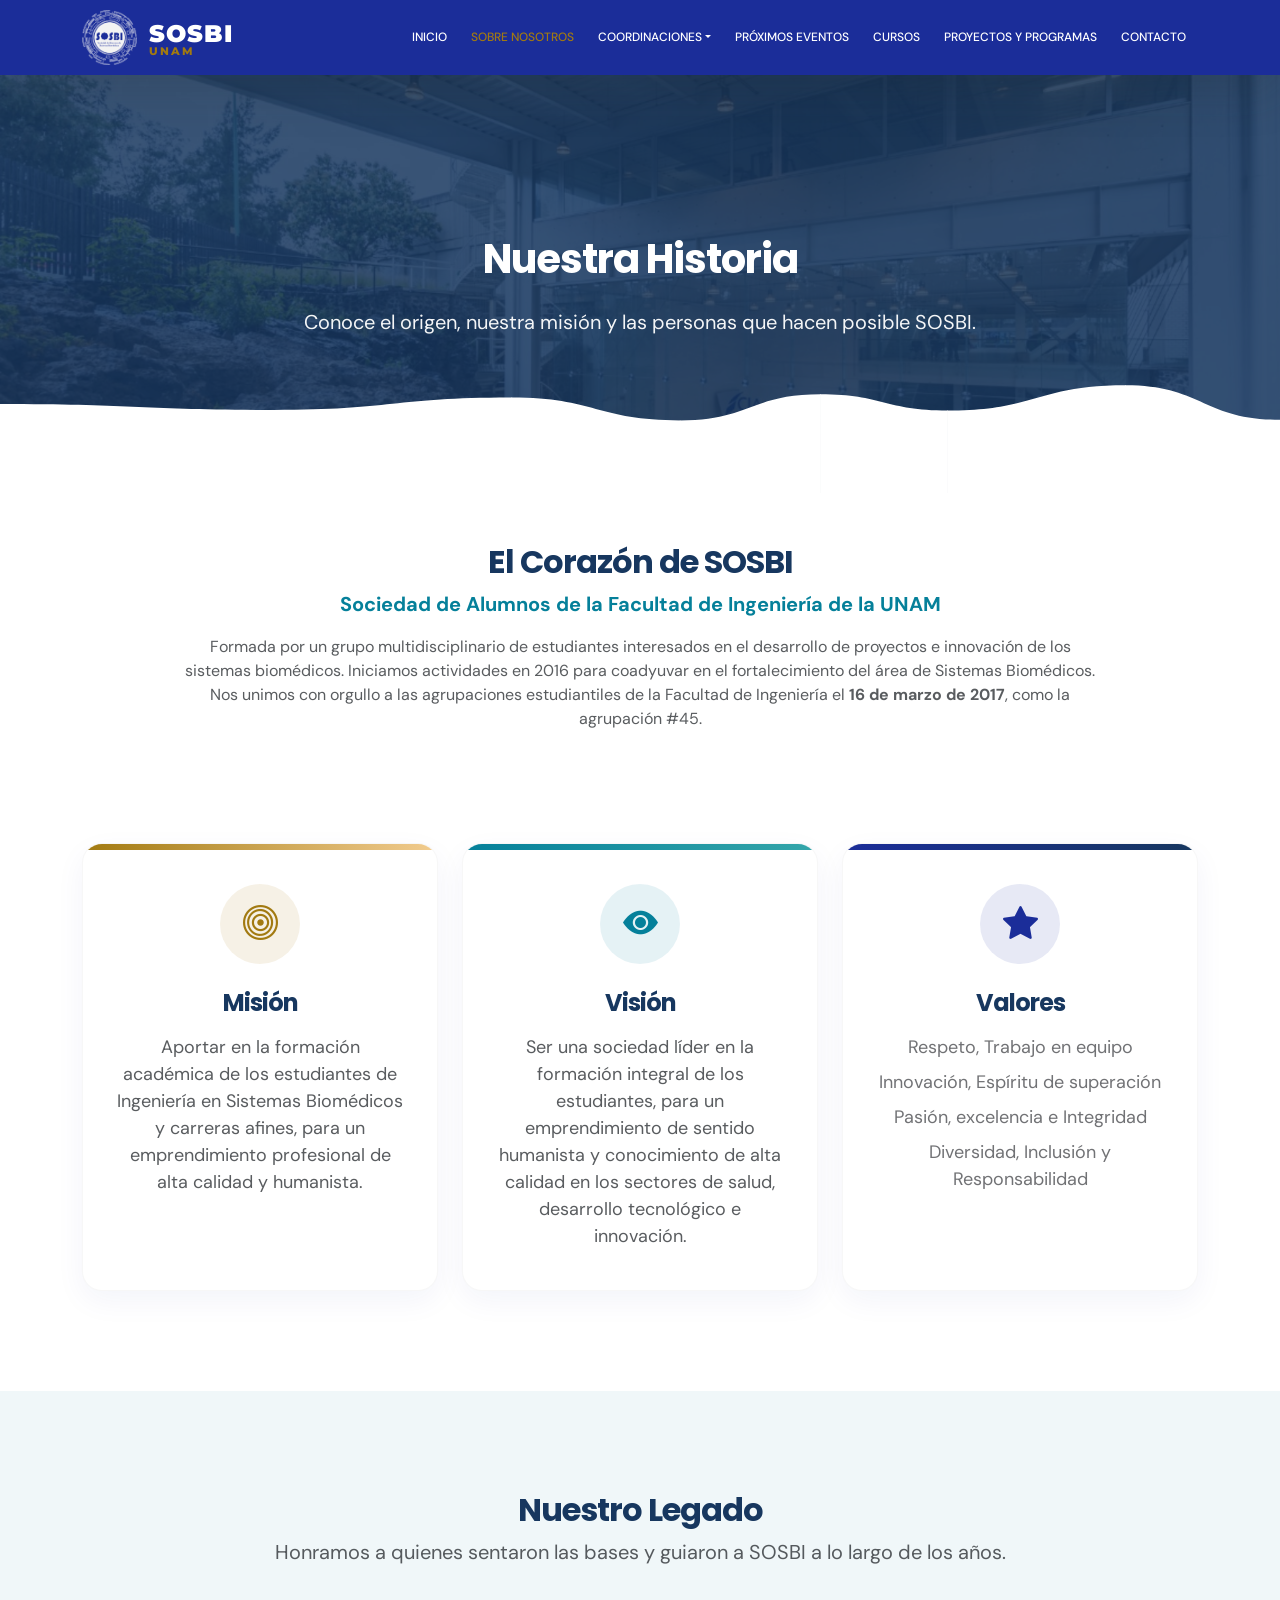
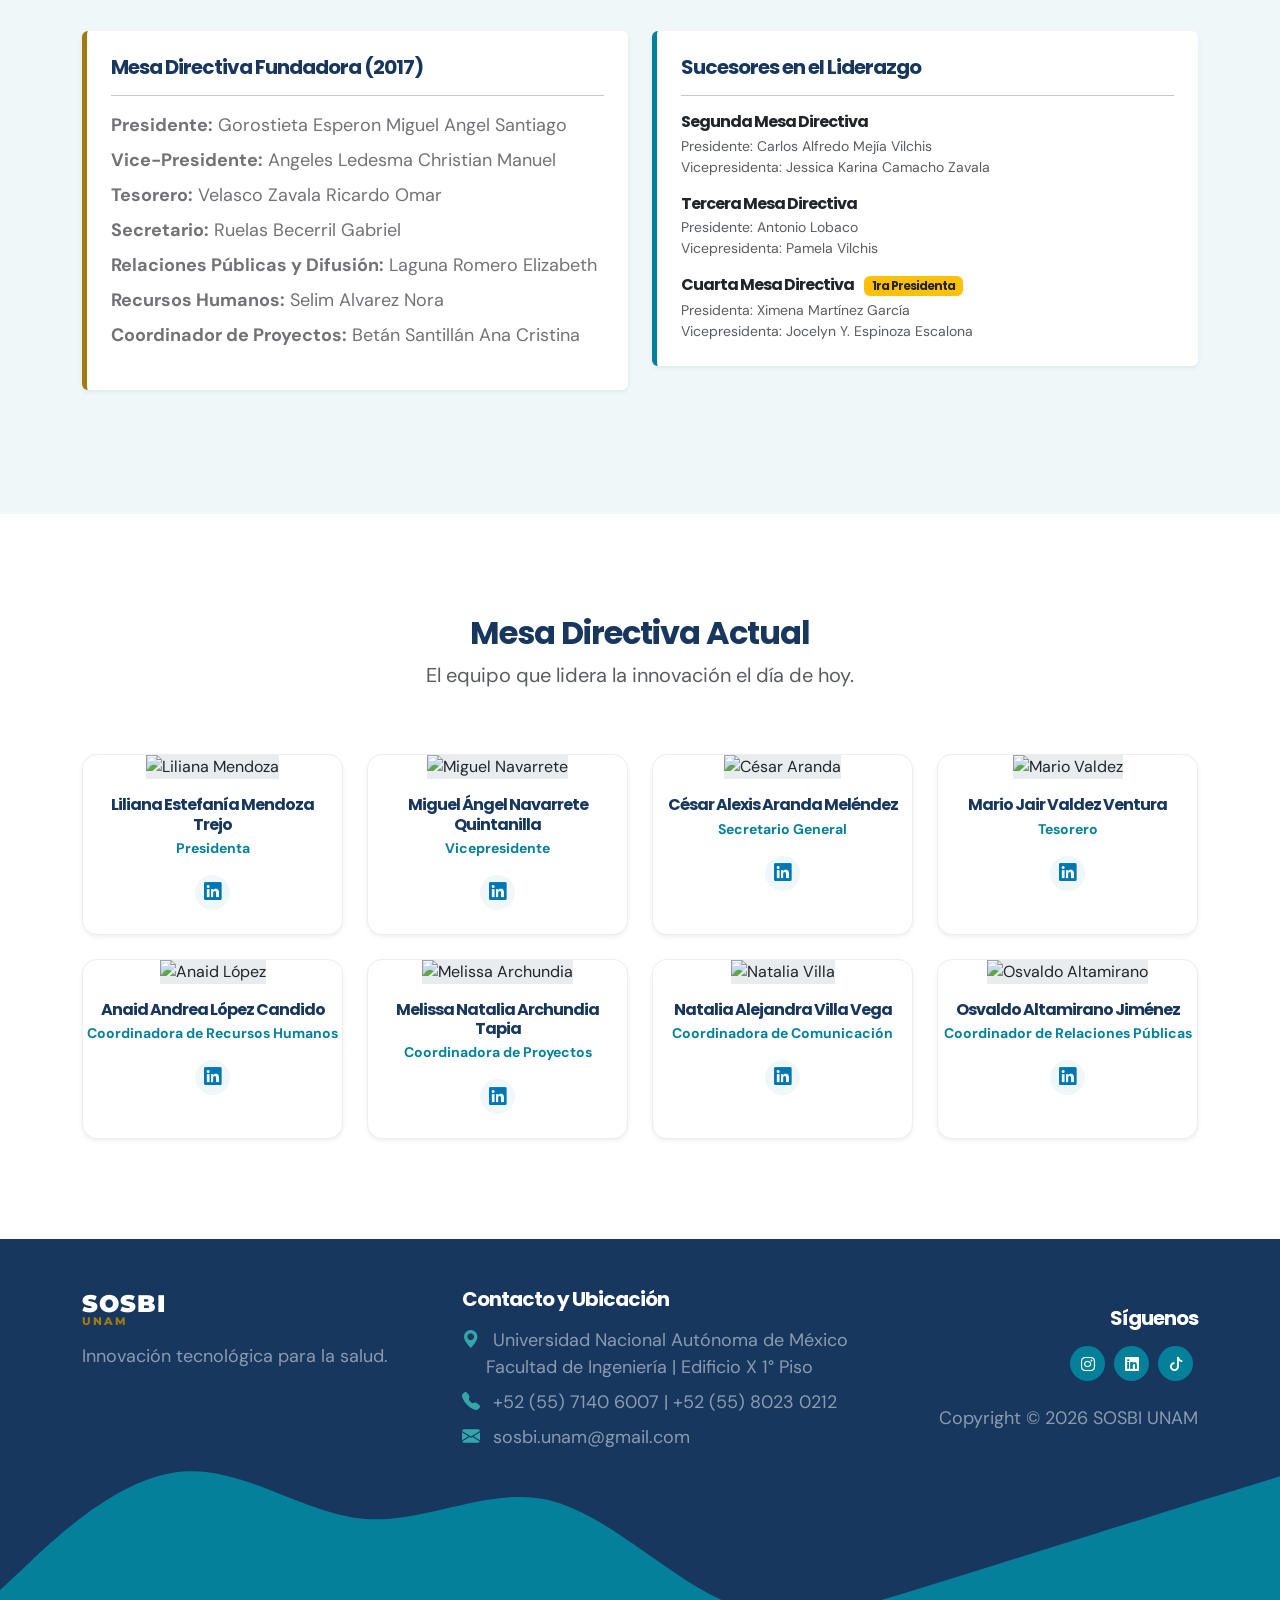
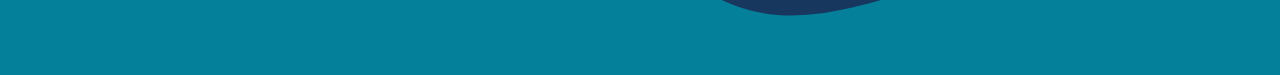
==== about.html @ 374f95d4 "Add files via upload" ====
<!doctype html>
<html lang="es">
    <head>
        <meta charset="utf-8">
        <meta name="viewport" content="width=device-width, initial-scale=1">
        <meta name="description" content="Sobre Nosotros - Sociedad de Alumnos de Sistemas Biomédicos (SOSBI) UNAM">
        <meta name="author" content="Miguel Navarrete">

        <title>Sobre Nosotros | SOSBI UNAM</title>

        <link rel="preconnect" href="https://fonts.googleapis.com">
        <link rel="preconnect" href="https://fonts.gstatic.com" crossorigin>
        
        <link href="https://fonts.googleapis.com/css2?family=DM+Sans:wght@400;500;700&family=Montserrat:wght@800;900&family=Poppins:wght@500;600;700&display=swap" rel="stylesheet">
        
        <link href="css/bootstrap.min.css" rel="stylesheet">
        <link href="css/bootstrap-icons.css" rel="stylesheet">
        
        <link href="css/template-sosbi.css" rel="stylesheet">
        
        <style>
            /* =========================================
               NUEVO HEADER PARA PÁGINAS SECUNDARIAS
               ========================================= */
            .hero-short {
                min-height: 45vh !important;
                height: auto !important;
                padding-top: 160px !important;
                padding-bottom: 140px !important; 
                margin-bottom: -50px !important; 
                z-index: 10 !important; 
            }

            .hero-short .container {
                z-index: 5 !important;
                position: relative;
            }

            /* =========================================
               DISEÑO DE MÓDULOS (FEATURE CARDS)
               ========================================= */
            .sosbi-feature-card {
                background: #fff;
                border-radius: 20px;
                padding: 40px 30px;
                position: relative;
                overflow: hidden;
                box-shadow: 0 10px 30px rgba(27, 45, 153, 0.05); 
                transition: transform 0.3s ease, box-shadow 0.3s ease;
                border: 1px solid rgba(0,0,0,0.03);
                z-index: 1;
            }

            .sosbi-feature-card:hover {
                transform: translateY(-8px); 
                box-shadow: 0 20px 40px rgba(27, 45, 153, 0.1);
            }

            .sosbi-feature-card::before {
                content: '';
                position: absolute;
                top: 0; left: 0;
                width: 100%; height: 6px;
                border-radius: 20px 20px 0 0;
            }
            
            .card-dorado::before { background: linear-gradient(90deg, #A27A11, #F2CC8F); }
            .card-turquesa::before { background: linear-gradient(90deg, #05809A, #34A6AA); }
            .card-azul::before { background: linear-gradient(90deg, #1B2D99, #17375F); }

            .icon-circle {
                width: 80px; height: 80px;
                border-radius: 50%;
                display: flex;
                align-items: center;
                justify-content: center;
                margin: 0 auto 25px auto;
                font-size: 35px;
                transition: transform 0.3s ease;
            }
            
            .sosbi-feature-card:hover .icon-circle { transform: scale(1.1); }
            .card-dorado .icon-circle { background-color: rgba(162, 122, 17, 0.1); color: #A27A11; }
            .card-turquesa .icon-circle { background-color: rgba(5, 128, 154, 0.1); color: #05809A; }
            .card-azul .icon-circle { background-color: rgba(27, 45, 153, 0.1); color: #1B2D99; }

            /* =========================================
               ESTILOS EQUIPO Y LINKEDIN
               ========================================= */
            .legacy-list li { margin-bottom: 8px; }
            .team-card { border-radius: 15px; overflow: hidden; background: #fff; border: 1px solid #eee; transition: transform 0.3s; }
            .team-card:hover { transform: translateY(-5px); box-shadow: 0 10px 20px rgba(0,0,0,0.1); }
            .team-img-placeholder { width: 100%; aspect-ratio: 1/1; object-fit: cover; background-color: #e9ecef; }
            
            .team-social-link {
                display: inline-flex;
                align-items: center;
                justify-content: center;
                width: 35px;
                height: 35px;
                border-radius: 50%;
                background-color: #f0f7f9;
                color: #0077b5; 
                transition: all 0.3s ease;
                font-size: 1.1rem;
                text-decoration: none;
            }
            .team-social-link:hover {
                background-color: #0077b5;
                color: #fff;
                transform: translateY(-3px);
            }
        </style>
    </head>
    
    <body>
        <main>
            <nav class="navbar navbar-expand-lg sticky-top shadow-lg">                
                <div class="container">
                    <a class="navbar-brand" href="index.html">
                        <img src="images/logo.webp" alt="SOSBI Logo" class="navbar-logo-img">
                        <span class="navbar-brand-text">
                            SOSBI
                            <small>UNAM</small>
                        </span>
                    </a>

                    <button class="navbar-toggler ms-auto" type="button" data-bs-toggle="collapse" data-bs-target="#navbarNav" aria-controls="navbarNav" aria-expanded="false" aria-label="Toggle navigation">
                        <span class="navbar-toggler-icon" style="filter: invert(1);"></span>
                    </button>
    
                    <div class="collapse navbar-collapse" id="navbarNav">
                        <ul class="navbar-nav ms-auto align-items-lg-center">
                            <li class="nav-item"><a class="nav-link" href="index.html">Inicio</a></li>
                            <li class="nav-item"><a class="nav-link active" href="about.html">Sobre Nosotros</a></li>

                            <li class="nav-item dropdown">
                                <a class="nav-link dropdown-toggle" href="#" id="navbarLightDropdownMenuLink" role="button" data-bs-toggle="dropdown" aria-expanded="false">Coordinaciones</a>
                                <ul class="dropdown-menu dropdown-menu-light" aria-labelledby="navbarLightDropdownMenuLink">
                                    <li><a class="dropdown-item" href="recursos-humanos.html">Recursos Humanos</a></li>
                                    <li><a class="dropdown-item" href="relaciones-publicas.html">Relaciones Públicas</a></li>
                                    <li><a class="dropdown-item" href="comunicacion-diseno.html">Comunicación y Diseño</a></li>
                                    <li><a class="dropdown-item" href="proyectos-coord.html">Proyectos</a></li>
                                </ul>
                            </li>

                            <li class="nav-item"><a class="nav-link" href="eventos.html">Próximos Eventos</a></li>
                            <li class="nav-item"><a class="nav-link" href="cursos.html">Cursos</a></li>
                            <li class="nav-item"><a class="nav-link" href="proyectos-actuales.html">Proyectos y Programas</a></li>
                            <li class="nav-item"><a class="nav-link" href="contact.html">Contacto</a></li>
                        </ul>
                    </div>
                </div>
            </nav>

            <section class="hero-section hero-short d-flex justify-content-center align-items-center">
                <div class="section-overlay"></div>
                <div class="container position-relative">
                    <div class="row align-items-center">
                        <div class="col-12 text-center">
                            <h1 class="text-white mb-4">Nuestra Historia</h1>
                            <p class="fs-5" style="color: #ffffff !important; opacity: 0.95;">Conoce el origen, nuestra misión y las personas que hacen posible SOSBI.</p>
                        </div>
                    </div>
                </div>
                
                <svg viewBox="0 0 1962 178" xmlns="http://www.w3.org/2000/svg" style="position: absolute; bottom: -1px; left: 0; width: 100%; z-index: 1; transform: rotate(180deg); pointer-events: none;">
                    <path fill="#ffffff" d="M 0 114 C 118.5 114 118.5 167 237 167 L 237 167 L 237 0 L 0 0 Z"></path> 
                    <path fill="#ffffff" d="M 236 167 C 373 167 373 128 510 128 L 510 128 L 510 0 L 236 0 Z"></path> 
                    <path fill="#ffffff" d="M 509 128 C 607 128 607 153 705 153 L 705 153 L 705 0 L 509 0 Z"></path>
                    <path fill="#ffffff" d="M 704 153 C 812 153 812 113 920 113 L 920 113 L 920 0 L 704 0 Z"></path>
                    <path fill="#ffffff" d="M 919 113 C 1048.5 113 1048.5 148 1178 148 L 1178 148 L 1178 0 L 919 0 Z"></path>
                    <path fill="#ffffff" d="M 1177 148 C 1359.5 148 1359.5 129 1542 129 L 1542 129 L 1542 0 L 1177 0 Z"></path>
                    <path fill="#ffffff" d="M 1541 129 C 1751.5 129 1751.5 138 1962 138 L 1962 138 L 1962 0 L 1541 0 Z"></path>
                </svg>
            </section>

            <section class="section-padding bg-white" style="position: relative; z-index: 1; padding-top: 100px !important;">
                <div class="container">
                    <div class="row">
                        <div class="col-lg-10 offset-lg-1 text-center mb-5">
                            <h2 style="color: var(--main-azul-marino);">El Corazón de SOSBI</h2>
                            <p class="fs-5 fw-bold" style="color: var(--contrast-turquesa-fuerte);">Sociedad de Alumnos de la Facultad de Ingeniería de la UNAM</p>
                            <p class="fs-6 mt-3 text-muted">Formada por un grupo multidisciplinario de estudiantes interesados en el desarrollo de proyectos e innovación de los sistemas biomédicos. Iniciamos actividades en 2016 para coadyuvar en el fortalecimiento del área de Sistemas Biomédicos. Nos unimos con orgullo a las agrupaciones estudiantiles de la Facultad de Ingeniería el <strong>16 de marzo de 2017</strong>, como la agrupación #45.</p>
                        </div>
                    </div>

                    <div class="row mt-4 g-4 justified-cards">
                        <div class="col-md-4 d-flex align-items-stretch">
                            <div class="sosbi-feature-card card-dorado w-100">
                                <div class="icon-circle"><i class="bi bi-bullseye"></i></div>
                                <h4 class="mb-3 text-center" style="color: var(--main-azul-marino);">Misión</h4>
                                <p class="text-center text-muted mb-0">Aportar en la formación académica de los estudiantes de Ingeniería en Sistemas Biomédicos y carreras afines, para un emprendimiento profesional de alta calidad y humanista.</p>
                            </div>
                        </div>

                        <div class="col-md-4 d-flex align-items-stretch">
                            <div class="sosbi-feature-card card-turquesa w-100">
                                <div class="icon-circle"><i class="bi bi-eye-fill"></i></div>
                                <h4 class="mb-3 text-center" style="color: var(--main-azul-marino);">Visión</h4>
                                <p class="text-center text-muted mb-0">Ser una sociedad líder en la formación integral de los estudiantes, para un emprendimiento de sentido humanista y conocimiento de alta calidad en los sectores de salud, desarrollo tecnológico e innovación.</p>
                            </div>
                        </div>

                        <div class="col-md-4 d-flex align-items-stretch">
                            <div class="sosbi-feature-card card-azul w-100">
                                <div class="icon-circle"><i class="bi bi-star-fill"></i></div>
                                <h4 class="mb-3 text-center" style="color: var(--main-azul-marino);">Valores</h4>
                                <ul class="list-unstyled mb-0 text-muted">
                                    <li class="mb-2 text-center">Respeto, Trabajo en equipo</li>
                                    <li class="mb-2 text-center">Innovación, Espíritu de superación</li>
                                    <li class="mb-2 text-center">Pasión, excelencia e Integridad</li>
                                    <li class="text-center">Diversidad, Inclusión y Responsabilidad</li>
                                </ul>
                            </div>
                        </div>
                    </div>
                </div>
            </section>

            <section class="section-padding" style="background-color: #f0f7f9;">
                <div class="container">
                    <div class="row">
                        <div class="col-12 text-center mb-5">
                            <h2 style="color: var(--main-azul-marino);">Nuestro Legado</h2>
                            <p class="fs-5 text-muted">Honramos a quienes sentaron las bases y guiaron a SOSBI a lo largo de los años.</p>
                        </div>
                    </div>

                    <div class="row">
                        <div class="col-lg-6 mb-4">
                            <div class="p-4 bg-white rounded shadow-sm h-100" style="border-left: 5px solid var(--main-dorado);">
                                <h5 style="color: var(--main-azul-marino);">Mesa Directiva Fundadora (2017)</h5>
                                <hr>
                                <ul class="list-unstyled legacy-list text-dark">
                                    <li><strong>Presidente:</strong> Gorostieta Esperon Miguel Angel Santiago</li>
                                    <li><strong>Vice-Presidente:</strong> Angeles Ledesma Christian Manuel</li>
                                    <li><strong>Tesorero:</strong> Velasco Zavala Ricardo Omar</li>
                                    <li><strong>Secretario:</strong> Ruelas Becerril Gabriel</li>
                                    <li><strong>Relaciones Públicas y Difusión:</strong> Laguna Romero Elizabeth</li>
                                    <li><strong>Recursos Humanos:</strong> Selim Alvarez Nora</li>
                                    <li><strong>Coordinador de Proyectos:</strong> Betán Santillán Ana Cristina</li>
                                </ul>
                            </div>
                        </div>

                        <div class="col-lg-6 mb-4">
                            <div class="row h-100">
                                <div class="col-12 mb-4">
                                    <div class="p-4 bg-white rounded shadow-sm h-100" style="border-left: 5px solid var(--contrast-turquesa-fuerte);">
                                        <h5 style="color: var(--main-azul-marino);">Sucesores en el Liderazgo</h5>
                                        <hr>
                                        <div class="mb-3">
                                            <h6 class="mb-1 text-dark fw-bold">Segunda Mesa Directiva</h6>
                                            <span class="text-muted d-block small">Presidente: Carlos Alfredo Mejía Vilchis</span>
                                            <span class="text-muted d-block small">Vicepresidenta: Jessica Karina Camacho Zavala</span>
                                        </div>
                                        <div class="mb-3">
                                            <h6 class="mb-1 text-dark fw-bold">Tercera Mesa Directiva</h6>
                                            <span class="text-muted d-block small">Presidente: Antonio Lobaco</span>
                                            <span class="text-muted d-block small">Vicepresidenta: Pamela Vilchis</span>
                                        </div>
                                        <div>
                                            <h6 class="mb-1 text-dark fw-bold">Cuarta Mesa Directiva <span class="badge bg-warning text-dark ms-2">1ra Presidenta</span></h6>
                                            <span class="text-muted d-block small">Presidenta: Ximena Martínez García</span>
                                            <span class="text-muted d-block small">Vicepresidenta: Jocelyn Y. Espinoza Escalona</span>
                                        </div>
                                    </div>
                                </div>
                            </div>
                        </div>
                    </div>
                </div>
            </section>

            <section class="section-padding bg-white">
                <div class="container">
                    <div class="row">
                        <div class="col-12 text-center mb-5">
                            <h2 style="color: var(--main-azul-marino);">Mesa Directiva Actual</h2>
                            <p class="fs-5 text-muted">El equipo que lidera la innovación el día de hoy.</p>
                        </div>
                    </div>

                    <div class="row justify-content-center g-4">
                        
                        <div class="col-lg-3 col-md-4 col-sm-6 text-center">
                            <div class="team-card pb-4 shadow-sm h-100 position-relative">
                                <img src="images/members/foto-placeholder.webp" alt="Liliana Mendoza" class="team-img-placeholder mb-3">
                                <h6 class="mb-0 px-2 fw-bold" style="color: var(--main-azul-marino);">Liliana Estefanía Mendoza Trejo</h6>
                                <p class="small text-muted mb-3 mt-1 fw-bold" style="color: var(--contrast-turquesa-fuerte) !important;">Presidenta</p>
                                <a href="https://www.linkedin.com/in/liliana-estefania-mendoza-trejo-153b242a3/" target="_blank" class="team-social-link" title="LinkedIn"><i class="bi bi-linkedin"></i></a>
                            </div>
                        </div>

                        <div class="col-lg-3 col-md-4 col-sm-6 text-center">
                            <div class="team-card pb-4 shadow-sm h-100 position-relative">
                                <img src="images/members/foto-placeholder.webp" alt="Miguel Navarrete" class="team-img-placeholder mb-3">
                                <h6 class="mb-0 px-2 fw-bold" style="color: var(--main-azul-marino);">Miguel Ángel Navarrete Quintanilla</h6>
                                <p class="small text-muted mb-3 mt-1 fw-bold" style="color: var(--contrast-turquesa-fuerte) !important;">Vicepresidente</p>
                                <a href="https://www.linkedin.com/in/miguel-angel-navarrete-quintanilla/" target="_blank" class="team-social-link" title="LinkedIn"><i class="bi bi-linkedin"></i></a>
                            </div>
                        </div>

                        <div class="col-lg-3 col-md-4 col-sm-6 text-center">
                            <div class="team-card pb-4 shadow-sm h-100 position-relative">
                                <img src="images/members/foto-placeholder.webp" alt="César Aranda" class="team-img-placeholder mb-3">
                                <h6 class="mb-0 px-2 fw-bold" style="color: var(--main-azul-marino);">César Alexis Aranda Meléndez</h6>
                                <p class="small text-muted mb-3 mt-1 fw-bold" style="color: var(--contrast-turquesa-fuerte) !important;">Secretario General</p>
                                <a href="#" class="team-social-link" title="LinkedIn"><i class="bi bi-linkedin"></i></a>
                            </div>
                        </div>

                        <div class="col-lg-3 col-md-4 col-sm-6 text-center">
                            <div class="team-card pb-4 shadow-sm h-100 position-relative">
                                <img src="images/members/foto-placeholder.webp" alt="Mario Valdez" class="team-img-placeholder mb-3">
                                <h6 class="mb-0 px-2 fw-bold" style="color: var(--main-azul-marino);">Mario Jair Valdez Ventura</h6>
                                <p class="small text-muted mb-3 mt-1 fw-bold" style="color: var(--contrast-turquesa-fuerte) !important;">Tesorero</p>
                                <a href="#" class="team-social-link" title="LinkedIn"><i class="bi bi-linkedin"></i></a>
                            </div>
                        </div>

                        <div class="col-lg-3 col-md-4 col-sm-6 text-center">
                            <div class="team-card pb-4 shadow-sm h-100 position-relative">
                                <img src="images/members/foto-placeholder.webp" alt="Anaid López" class="team-img-placeholder mb-3">
                                <h6 class="mb-0 px-2 fw-bold" style="color: var(--main-azul-marino);">Anaid Andrea López Candido</h6>
                                <p class="small text-muted mb-3 mt-1 fw-bold" style="color: var(--contrast-turquesa-fuerte) !important;">Coordinadora de Recursos Humanos</p>
                                <a href="#" class="team-social-link" title="LinkedIn"><i class="bi bi-linkedin"></i></a>
                            </div>
                        </div>

                        <div class="col-lg-3 col-md-4 col-sm-6 text-center">
                            <div class="team-card pb-4 shadow-sm h-100 position-relative">
                                <img src="images/members/foto-placeholder.webp" alt="Melissa Archundia" class="team-img-placeholder mb-3">
                                <h6 class="mb-0 px-2 fw-bold" style="color: var(--main-azul-marino);">Melissa Natalia Archundia Tapia</h6>
                                <p class="small text-muted mb-3 mt-1 fw-bold" style="color: var(--contrast-turquesa-fuerte) !important;">Coordinadora de Proyectos</p>
                                <a href="#" class="team-social-link" title="LinkedIn"><i class="bi bi-linkedin"></i></a>
                            </div>
                        </div>

                        <div class="col-lg-3 col-md-4 col-sm-6 text-center">
                            <div class="team-card pb-4 shadow-sm h-100 position-relative">
                                <img src="images/members/foto-placeholder.webp" alt="Natalia Villa" class="team-img-placeholder mb-3">
                                <h6 class="mb-0 px-2 fw-bold" style="color: var(--main-azul-marino);">Natalia Alejandra Villa Vega</h6>
                                <p class="small text-muted mb-3 mt-1 fw-bold" style="color: var(--contrast-turquesa-fuerte) !important;">Coordinadora de Comunicación</p>
                                <a href="#" class="team-social-link" title="LinkedIn"><i class="bi bi-linkedin"></i></a>
                            </div>
                        </div>

                        <div class="col-lg-3 col-md-4 col-sm-6 text-center">
                            <div class="team-card pb-4 shadow-sm h-100 position-relative">
                                <img src="images/members/foto-placeholder.webp" alt="Osvaldo Altamirano" class="team-img-placeholder mb-3">
                                <h6 class="mb-0 px-2 fw-bold" style="color: var(--main-azul-marino);">Osvaldo Altamirano Jiménez</h6>
                                <p class="small text-muted mb-3 mt-1 fw-bold" style="color: var(--contrast-turquesa-fuerte) !important;">Coordinador de Relaciones Públicas</p>
                                <a href="https://www.linkedin.com/in/altamirano-jimenez-osvaldo-595128328/" target="_blank" class="team-social-link" title="LinkedIn"><i class="bi bi-linkedin"></i></a>
                            </div>
                        </div>

                    </div>
                </div>
            </section>

        </main>

        <footer class="site-footer pt-5">
            <div class="container pb-4">
                <div class="row">
                    <div class="col-lg-4 col-md-6 col-12 mb-4 mb-lg-0">
                        <a class="navbar-brand d-flex align-items-center mb-3" href="index.html">
                            <span class="navbar-brand-text text-white fs-3">SOSBI <small style="color: var(--main-dorado) !important;">UNAM</small></span>
                        </a>
                        <p class="text-white-50">Innovación tecnológica para la salud.</p>
                    </div>

                    <div class="col-lg-5 col-md-6 col-12 mb-4 mb-lg-0">
                        <h5 class="site-footer-title mb-3 text-white">Contacto y Ubicación</h5>
                        <p class="text-white-50 mb-2 lh-base">
                            <i class="bi bi-geo-alt-fill me-2" style="color: var(--contrast-turquesa-claro);"></i>
                            Universidad Nacional Autónoma de México<br>
                            <span class="ms-4">Facultad de Ingeniería | Edificio X 1° Piso</span>
                        </p>
                        <p class="text-white-50 mb-2">
                            <i class="bi bi-telephone-fill me-2" style="color: var(--contrast-turquesa-claro);"></i> 
                            +52 (55) 7140 6007 | +52 (55) 8023 0212
                        </p>
                        <p class="text-white-50 mb-0">
                            <i class="bi bi-envelope-fill me-2" style="color: var(--contrast-turquesa-claro);"></i> 
                            sosbi.unam@gmail.com
                        </p>
                    </div>

                    <div class="col-lg-3 col-md-12 col-12 text-lg-end mt-4 mt-lg-0 d-flex flex-column align-items-lg-end justify-content-center">
                        <h5 class="site-footer-title mb-3 text-white">Síguenos</h5>
                        <ul class="social-icon justify-content-lg-end mb-4">
                            <li class="social-icon-item"><a href="https://instagram.com/sosbifiunam" target="_blank" class="social-icon-link bi-instagram"></a></li>
                            <li class="social-icon-item"><a href="https://www.linkedin.com/company/sosbi-fiunam/" target="_blank" class="social-icon-link bi-linkedin"></a></li>
                            <li class="social-icon-item"><a href="https://www.tiktok.com/@sosbifiunam" target="_blank" class="social-icon-link bi-tiktok"></a></li>
                        </ul>
                        <div class="copyright-wrap d-flex align-items-center justify-content-lg-end">
                            <p class="copyright-text text-white-50 mb-0">Copyright © 2026 SOSBI UNAM</p>
                        </div>
                    </div>
                </div>
            </div>
            <svg xmlns="http://www.w3.org/2000/svg" viewBox="0 0 1440 320"><path fill="#05809A" fill-opacity="1" d="M0,224L34.3,192C68.6,160,137,96,206,90.7C274.3,85,343,139,411,144C480,149,549,107,617,122.7C685.7,139,754,213,823,240C891.4,267,960,245,1029,224C1097.1,203,1166,181,1234,160C1302.9,139,1371,117,1406,106.7L1440,96L1440,320L1405.7,320C1371.4,320,1303,320,1234,320C1165.7,320,1097,320,1029,320C960,320,891,320,823,320C754.3,320,686,320,617,320C548.6,320,480,320,411,320C342.9,320,274,320,206,320C137.1,320,69,320,34,320L0,320Z"></path></svg>
        </footer>

        <script src="js/jquery.min.js"></script>
        <script src="js/bootstrap.bundle.min.js"></script>
        <script src="js/animated-headline.js"></script>
        <script src="js/modernizr.js"></script>
        <script src="js/custom.js"></script>

    </body>
</html>
---- css/template-sosbi.css ----
/*
=========================================================
  SOSBI UNAM - HOJA DE ESTILOS PRINCIPAL
  Optimizado y Limpiado para Producción
=========================================================
*/

/*---------------------------------------
  1. VARIABLES Y COLORES SOSBI            
-----------------------------------------*/
:root {
  --menu-azul-oscuro:             #1B2D99;
  --main-dorado:                  #A27A11;
  --main-azul-marino:             #17375F; 
  --contrast-turquesa-fuerte:     #05809A;
  --contrast-turquesa-claro:      #34A6AA;

  --white-color:                  #ffffff;
  --section-bg-color:             #F4F1DE;
  --dark-color:                   #000000;
  --p-color:                      #717275;

  --body-font-family:             'DM Sans', sans-serif;
  --title-font-family:            'Poppins', sans-serif;

  --h1-font-size:                 42px;
  --h2-font-size:                 36px;
  --h3-font-size:                 28px;
  --h4-font-size:                 24px;
  --p-font-size:                  18px;
  --menu-font-size:               12px;
  --btn-font-size:                14px;

  --border-radius-large:          100px;
  --border-radius-medium:         15px;
  --border-radius-small:          10px;
}

body {
  background-color: var(--white-color);
  font-family: var(--body-font-family); 
}

::selection {
  background-color: var(--contrast-turquesa-fuerte);
  color: var(--white-color);
}

/*---------------------------------------
  2. TIPOGRAFÍA Y ESTRUCTURA GENERAL               
-----------------------------------------*/
h1, h2, h3, h4, h5, h6, .cd-headline {
  font-family: var(--title-font-family) !important;
  font-weight: 700;
  color: var(--dark-color);
  letter-spacing: -1px;
}

p, ul li {
  color: var(--p-color);
  font-family: var(--body-font-family);
  font-size: var(--p-font-size);
  font-weight: 400;
}

a {
  display: inline-block;
  color: var(--contrast-turquesa-fuerte);
  text-decoration: none;
  transition: all 0.3s;
}

a:hover {
  color: var(--main-dorado);
}

.section-padding {
  padding-top: 100px;
  padding-bottom: 100px;
}

.section-overlay {
  content: "";
  background: rgba(23, 55, 95, 0.85);
  position: absolute;
  top: 0; right: 0; bottom: 0; left: 0;
}

/*---------------------------------------
  3. BOTONES SOSBI               
-----------------------------------------*/
.custom-btn-group {
  position: relative;
  z-index: 10; 
}
.custom-btn-group a {
  cursor: pointer !important;
}

.custom-btn {
  background-color: var(--main-dorado) !important;
  border: 2px solid var(--main-dorado) !important;
  border-radius: var(--border-radius-large);
  color: var(--white-color) !important;
  font-size: var(--btn-font-size);
  font-weight: 700;
  padding: 10px 20px;
  transition: all 0.3s;
}
.custom-btn:hover {
  background-color: var(--contrast-turquesa-fuerte) !important;
  border-color: var(--contrast-turquesa-fuerte) !important;
}

.custom-border-btn {
  background: transparent !important;
  border: 2px solid var(--main-dorado) !important;
  border-radius: var(--border-radius-large);
  color: var(--main-dorado) !important;
  font-size: var(--btn-font-size);
  font-weight: 700;
  padding: 10px 20px;
  transition: all 0.3s;
}
.custom-border-btn:hover {
  background-color: var(--main-dorado) !important;
  border-color: transparent !important;
  color: var(--white-color) !important;
}

/*---------------------------------------
  4. NAVEGACIÓN Y LOGO              
-----------------------------------------*/
.navbar {
  background-color: var(--menu-azul-oscuro) !important;
  padding-top: 10px;
  padding-bottom: 10px;
  z-index: 99;
}

.navbar-brand { 
  display: flex !important;
  align-items: center !important;
  flex-shrink: 0 !important;
  min-width: 260px !important;
  margin-right: 20px !important;
  padding: 0 !important;
  max-width: none !important; 
}

.navbar-brand:hover, .navbar-brand:focus,
.navbar-brand:hover *, .navbar-brand:focus * { 
  transform: none !important; 
  transition: none !important;
  animation: none !important;
  letter-spacing: 1px !important;
}

.navbar-logo-img { 
  width: 55px !important; 
  height: auto !important; 
  margin-right: 12px !important; 
  margin-top: 0 !important;
  margin-bottom: 0 !important;
} 

.navbar-brand-text { 
  color: #ffffff !important; 
  font-family: 'Montserrat', sans-serif !important; 
  font-weight: 900 !important; 
  font-size: 24px !important; 
  letter-spacing: 1px !important; 
  line-height: 1 !important; 
  margin-top: 5px !important; 
  bottom: auto !important;
}

.navbar-brand-text small { 
  color: var(--main-dorado) !important; 
  font-weight: 800 !important; 
  font-size: 11px !important; 
  display: block !important; 
  letter-spacing: 2px !important; 
  margin: 0 !important;
}

.navbar-nav .nav-link { 
  color: #ffffff !important; 
  font-weight: 500; 
  text-transform: uppercase; 
  font-size: var(--menu-font-size); 
  padding: 10px 12px !important;
  white-space: nowrap;
  transition: all 0.3s;
}
.navbar-nav .nav-link.active, .navbar-nav .nav-link:hover { 
  color: var(--main-dorado) !important; 
}

/* =========================================
   FIX DEL MENÚ DESPLEGABLE (PC Y MÓVIL)
   ========================================= */

/* Para Computadora */
@media (min-width: 992px) {
  .navbar-nav .nav-item.dropdown { 
      position: relative; 
      /* Eliminamos el padding que desalineaba el texto */
  }
  .navbar-nav .dropdown-menu { 
      background: var(--white-color);
      box-shadow: 0 1rem 3rem rgba(0,0,0,.175);
      border: 0;
      border-radius: 8px;
      display: block;
      visibility: hidden; 
      opacity: 0;
      pointer-events: none;
      left: 50% !important; 
      right: auto !important; 
      transform: translateX(-50%) !important; 
      top: 100% !important; 
      margin-top: 0 !important;
      min-width: 220px;
      padding: 10px 0;
      transition: all 0.3s ease;
  }
  
  /* FIX: Puente invisible creado desde el submenú hacia arriba, sin mover el botón original */
  .navbar-nav .dropdown-menu::before {
      content: '';
      position: absolute;
      top: -15px; 
      left: 0;
      width: 100%;
      height: 15px;
      background: transparent;
  }

  .navbar-nav .dropdown:hover .dropdown-menu,
  .navbar-nav .dropdown-menu.show { 
      opacity: 1 !important; 
      visibility: visible !important;
      pointer-events: auto !important;
  }
  .navbar .dropdown-item { 
    color: var(--p-color); 
    font-weight: 500; 
    padding: 8px 20px;
  }
  .navbar .dropdown-item:hover { 
      color: var(--contrast-turquesa-fuerte); 
      background: transparent;
  }
}

/* Para Celular (Fix Táctil y siempre abierto) */
@media (max-width: 991.98px) {
  .navbar-nav .dropdown-menu {
      position: relative !important; 
      background-color: var(--menu-azul-oscuro) !important;
      border: none !important;
      box-shadow: none !important;
      margin: 0 !important;
      padding-left: 20px !important;
      width: 100% !important;
      display: block !important; /* FIX: Siempre visible en celular */
      opacity: 1 !important;
      visibility: visible !important;
      pointer-events: auto !important;
  }
  
  /* Ocultamos la flechita del botón en celular porque ya está abierto */
  .navbar-nav .dropdown-toggle::after {
      display: none !important;
  }

  .navbar-nav .dropdown-item {
      color: rgba(255, 255, 255, 0.85) !important;
      padding: 12px 0 !important; 
      font-size: 14px !important;
      white-space: normal !important; 
      display: block !important;
  }
  .navbar-nav .dropdown-item:hover {
      background-color: transparent !important;
      color: var(--main-dorado) !important;
  }
}

/* Botón Hamburguesa Móvil */
.navbar-toggler { border: 0; padding: 0; cursor: pointer; outline: none; width: 30px; height: 35px; }
.navbar-toggler:focus { outline: none; box-shadow: none; }
.navbar-toggler-icon { background: var(--white-color); display: block; width: 30px; height: 2px; position: relative; transition: background 10ms 300ms ease;}
.navbar-toggler-icon:before, .navbar-toggler-icon:after { position: absolute; right: 0; left: 0; background: var(--white-color); width: 30px; height: 2px; content: ''; transition: top 300ms 350ms ease, transform 300ms 50ms ease;}
.navbar-toggler-icon::before { top: -8px; }
.navbar-toggler-icon::after { top: 8px; }
.navbar-toggler[aria-expanded="true"] .navbar-toggler-icon { background: transparent; }
.navbar-toggler[aria-expanded="true"] .navbar-toggler-icon:before { top: 0; transform: rotate(45deg); }
.navbar-toggler[aria-expanded="true"] .navbar-toggler-icon:after { top: 0; transform: rotate(-45deg); }

/*---------------------------------------
  5. SECCIÓN HERO (INICIO PRINCIPAL)        
-----------------------------------------*/
.hero-section {
  background-image: url('../images/cia.webp') !important; 
  background-color: var(--main-azul-marino) !important;
  background-repeat: no-repeat !important; 
  background-size: cover !important; 
  background-position: center !important;
  position: relative; 
  padding-top: 20px !important;  
  padding-bottom: 170px !important; 
  min-height: 660px !important;     
  height: auto !important;
  margin-bottom: -90px; 
  overflow: visible;
}

.hero-section .row {
  position: relative;
  z-index: 5;
}

/*---------------------------------------
  5.B. SECCIÓN HERO CORTA (SOBRE NOSOTROS, ETC.)        
-----------------------------------------*/
.hero-short {
  min-height: 45vh !important;
  height: auto !important;
  padding-top: 160px !important;
  padding-bottom: 140px !important; 
  margin-bottom: -50px !important; 
  z-index: 10 !important; 
}
.hero-short .container {
  z-index: 5 !important;
  position: relative;
}

.hero-legend {
  font-family: 'Poppins', sans-serif;
  font-weight: 600;
  color: var(--white-color);
  text-transform: uppercase;
  font-size: 0.9rem;
  letter-spacing: 1px;
  background: rgba(0,0,0,0.3);
  padding: 8px 15px;
  border-radius: 6px;
  display: inline-block;
  margin-bottom: 20px;
}

/*---------------------------------------
  6. TARJETAS DE PROYECTOS (INICIO)            
-----------------------------------------*/
.project-card-wrapper { 
  border-radius: var(--border-radius-medium); 
  overflow: hidden; 
  background-color: var(--white-color); 
}
.project-card-wrapper .custom-block-info { padding-bottom: 25px !important; }
.project-card-wrapper .btn { display: block !important; }

/*---------------------------------------
  7. MÓDULOS DE MISIÓN, VISIÓN Y VALORES            
-----------------------------------------*/
.sosbi-feature-card {
  background: #fff;
  border-radius: 20px;
  padding: 40px 30px;
  position: relative;
  overflow: hidden;
  box-shadow: 0 10px 30px rgba(27, 45, 153, 0.05); 
  transition: transform 0.3s ease, box-shadow 0.3s ease;
  border: 1px solid rgba(0,0,0,0.03);
  z-index: 1;
}
.sosbi-feature-card:hover {
  transform: translateY(-8px); 
  box-shadow: 0 20px 40px rgba(27, 45, 153, 0.1);
}
.sosbi-feature-card::before {
  content: ''; position: absolute; top: 0; left: 0; width: 100%; height: 6px; border-radius: 20px 20px 0 0;
}
.card-dorado::before { background: linear-gradient(90deg, #A27A11, #F2CC8F); }
.card-turquesa::before { background: linear-gradient(90deg, #05809A, #34A6AA); }
.card-azul::before { background: linear-gradient(90deg, #1B2D99, #17375F); }

.icon-circle {
  width: 80px; height: 80px; border-radius: 50%; display: flex; align-items: center; justify-content: center; margin: 0 auto 25px auto; font-size: 35px; transition: transform 0.3s ease;
}
.sosbi-feature-card:hover .icon-circle { transform: scale(1.1); }
.card-dorado .icon-circle { background-color: rgba(162, 122, 17, 0.1); color: #A27A11; }
.card-turquesa .icon-circle { background-color: rgba(5, 128, 154, 0.1); color: #05809A; }
.card-azul .icon-circle { background-color: rgba(27, 45, 153, 0.1); color: #1B2D99; }

/*---------------------------------------
  8. EQUIPO, LEGADO Y LINKEDIN            
-----------------------------------------*/
.legacy-list li { margin-bottom: 8px; }
.team-card { border-radius: 15px; overflow: hidden; background: #fff; border: 1px solid #eee; transition: transform 0.3s; }
.team-card:hover { transform: translateY(-5px); box-shadow: 0 10px 20px rgba(0,0,0,0.1); }
.team-img-placeholder { width: 100%; aspect-ratio: 1/1; object-fit: cover; background-color: #e9ecef; }

.team-social-link {
  display: inline-flex; align-items: center; justify-content: center; width: 35px; height: 35px; border-radius: 50%; background-color: #f0f7f9; color: #0077b5; transition: all 0.3s ease; font-size: 1.1rem; text-decoration: none;
}
.team-social-link:hover { background-color: #0077b5; color: #fff; transform: translateY(-3px); }

/*---------------------------------------
  9. PIE DE PÁGINA (FOOTER) Y REDES SOCIALES            
-----------------------------------------*/
.site-footer { 
  background-color: var(--main-azul-marino) !important; 
  position: relative; 
  padding-bottom: 200px; 
}
.site-footer .container { position: relative; z-index: 2; }
.site-footer svg { position: absolute; bottom: 0; right: 0; left: 0; pointer-events: none; }

.social-icon { margin: 0; padding: 0; }
.social-icon-item { list-style: none; display: inline-block; vertical-align: top; }
.social-icon-link { 
  background: var(--contrast-turquesa-fuerte); 
  border-radius: var(--border-radius-large); 
  color: var(--white-color); 
  font-size: var(--btn-font-size); 
  display: block; margin-right: 5px; text-align: center; 
  width: 35px; height: 35px; line-height: 36px; 
  transition: all 0.3s; 
}
.social-icon-link:hover { background: var(--main-dorado); color: var(--white-color); }

/*---------------------------------------
  10. ANIMACIÓN TEXTO ROTATORIO (CD-HEADLINE)               
-----------------------------------------*/
.cd-words-wrapper { display: inline-block; position: relative; text-align: left; }
.cd-words-wrapper b { color: var(--main-dorado) !important; display: inline-block; position: absolute; white-space: nowrap; left: 0; top: 0; }
.cd-words-wrapper b.is-visible { position: relative; }

.cd-headline.rotate-1 .cd-words-wrapper { perspective: 300px; }
.cd-headline.rotate-1 b { opacity: 0; transform-origin: 50% 100%; transform: rotateX(180deg); }
.cd-headline.rotate-1 b.is-visible { opacity: 1; transform: rotateX(0deg); animation: cd-rotate-1-in 1.2s; }
.cd-headline.rotate-1 b.is-hidden { transform: rotateX(180deg); animation: cd-rotate-1-out 1.2s; }

@keyframes cd-rotate-1-in {
  0% { transform: rotateX(180deg); opacity: 0; }
  35% { transform: rotateX(120deg); opacity: 0; }
  65% { opacity: 0; }
  100% { transform: rotateX(360deg); opacity: 1; }
}
@keyframes cd-rotate-1-out {
  0% { transform: rotateX(0deg); opacity: 1; }
  35% { transform: rotateX(-40deg); opacity: 1; }
  65% { opacity: 0; }
  100% { transform: rotateX(180deg); opacity: 0; }
}

/*---------------------------------------
  11. AJUSTES RESPONSIVOS (MÓVILES GLOBALES)               
-----------------------------------------*/
@media screen and (max-width: 991px) {
  h1 { font-size: 36px; }
  h2 { font-size: 28px; }
  .section-padding { padding-top: 60px; padding-bottom: 60px; }
  
  .navbar-expand-lg .navbar-nav { padding-top: 15px; padding-bottom: 10px; }
  .navbar-expand-lg .navbar-nav .nav-link { margin: 5px; padding: 0; }
  
  /* Ajuste de ola para celulares en el inicio */
  .hero-section { 
    height: auto !important; 
    min-height: auto !important; 
    padding-top: 130px !important; 
    padding-bottom: 130px !important; 
    margin-bottom: -70px !important; 
  }
  
  .site-footer { padding-top: 20px; padding-bottom: 100px; }
}
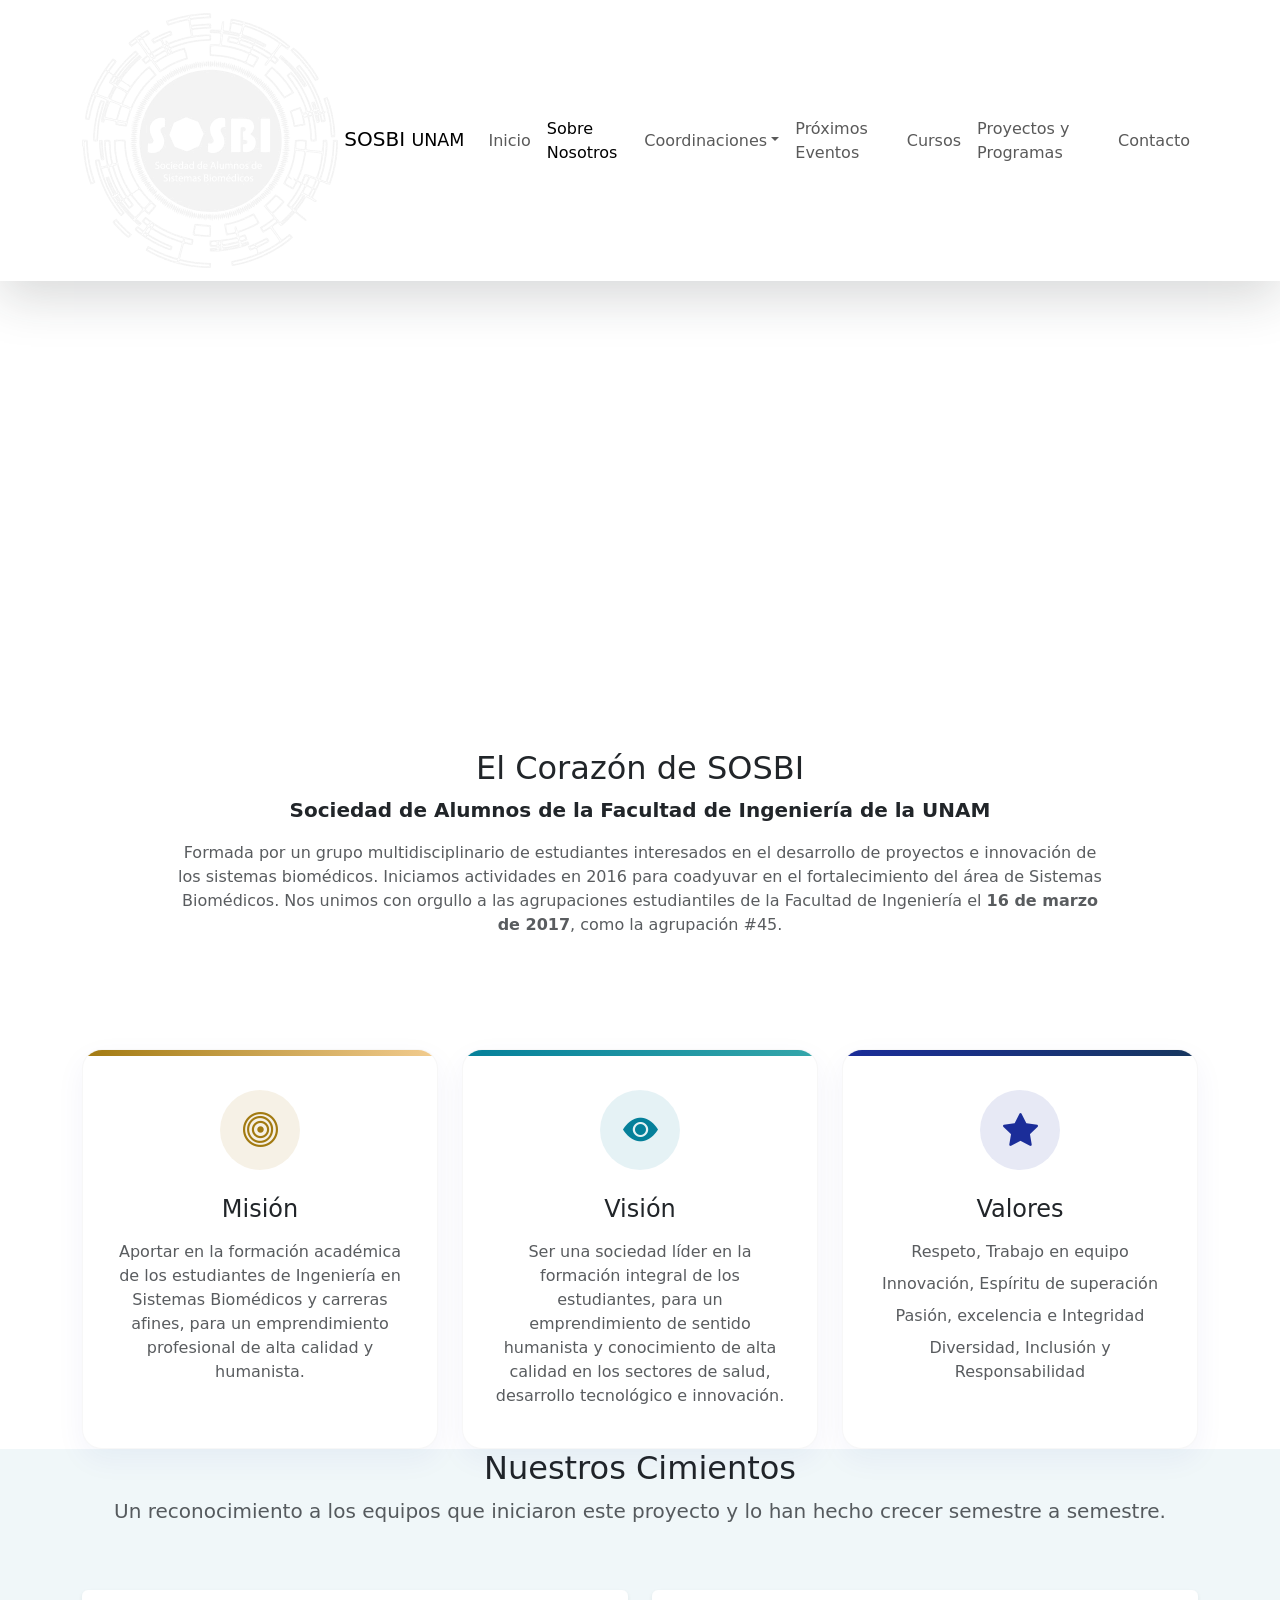
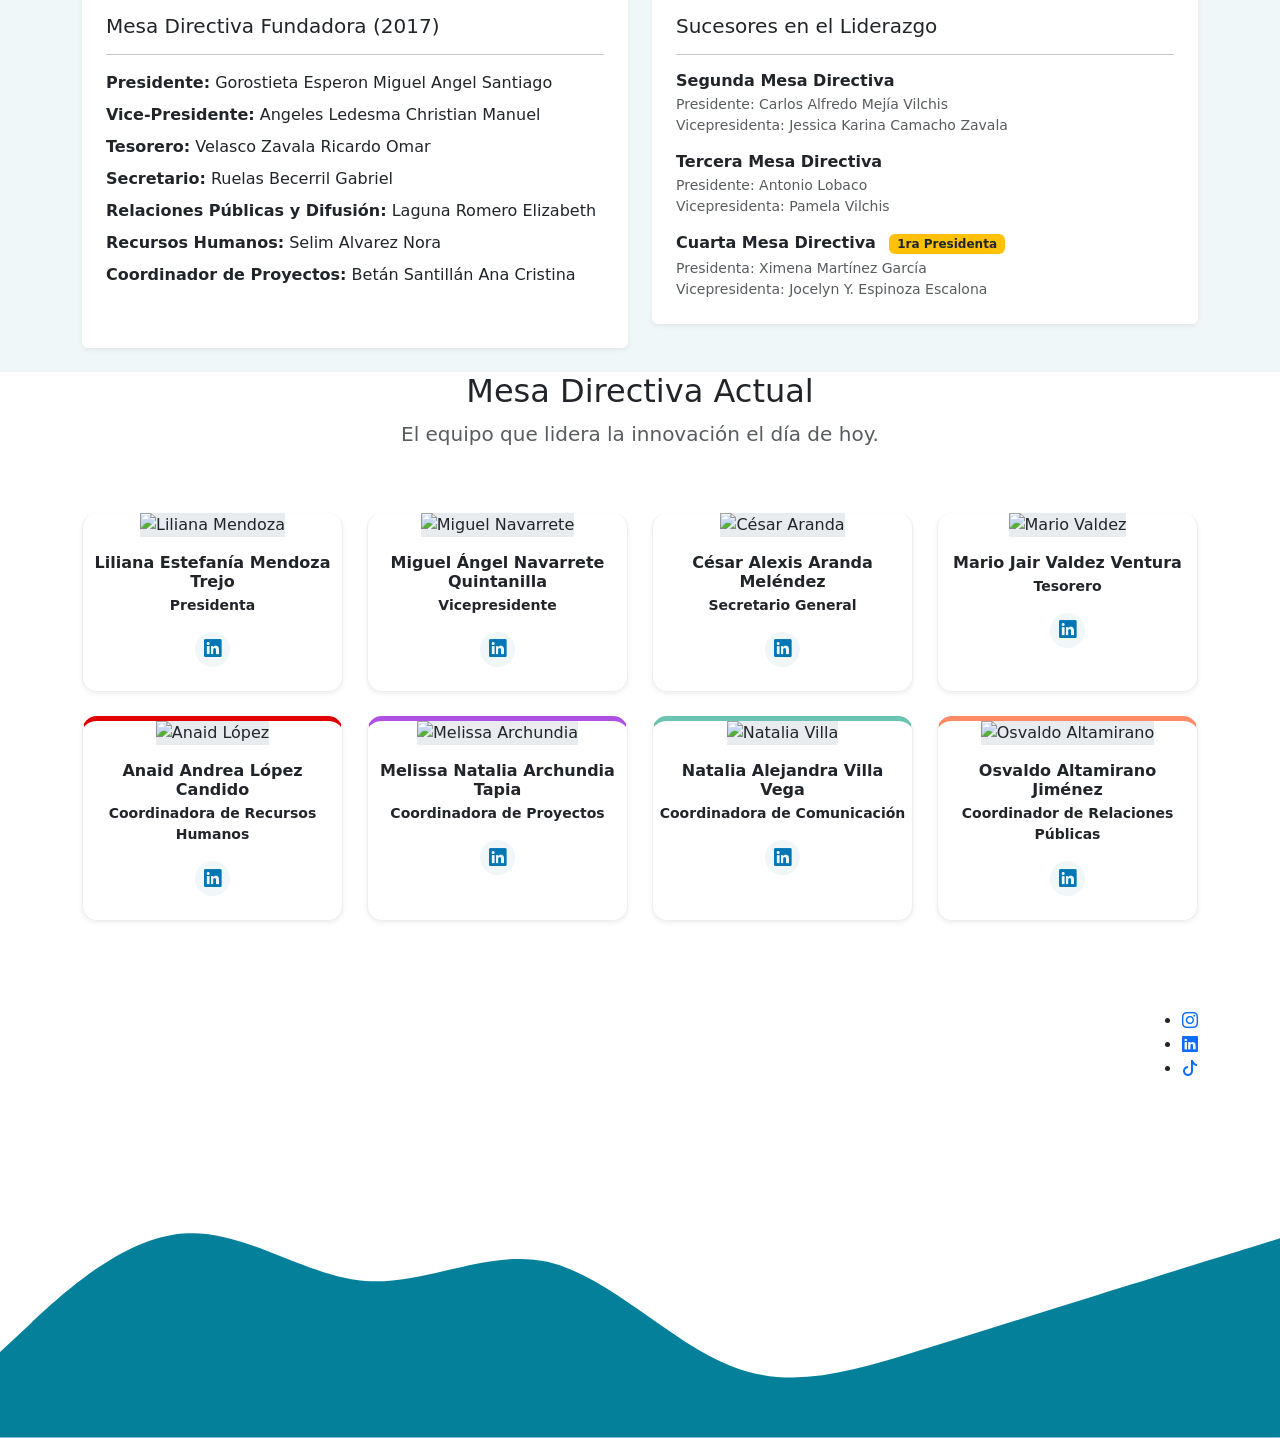
==== commit 8e376ba2: "Add files via upload" ====
--- a/about.html
+++ b/about.html
@@ -49,6 +49,7 @@
                 transition: transform 0.3s ease, box-shadow 0.3s ease;
                 border: 1px solid rgba(0,0,0,0.03);
                 z-index: 1;
+                height: 100%;
             }
 
             .sosbi-feature-card:hover {
@@ -110,6 +111,13 @@
                 color: #fff;
                 transform: translateY(-3px);
             }
+
+            /* Colores de Jerarquía para las tarjetas de la Mesa Directiva */
+            .leadership-card { border-top: 5px solid var(--main-dorado); }
+            .leadership-card-rh { border-top: 5px solid #E10000; } /* Rojo - RH */
+            .leadership-card-proy { border-top: 5px solid #AF50E5; } /* Morado - PROY (Actualizado) */
+            .leadership-card-com { border-top: 5px solid #6BC3B2; } /* Menta - COM */
+            .leadership-card-rrpp { border-top: 5px solid #FF8A66; } /* Naranja - RRPP */
         </style>
     </head>
     
@@ -157,7 +165,7 @@
                 <div class="section-overlay"></div>
                 <div class="container position-relative">
                     <div class="row align-items-center">
-                        <div class="col-12 text-center">
+                        <div class="col-12 text-center reveal reveal-down">
                             <h1 class="text-white mb-4">Nuestra Historia</h1>
                             <p class="fs-5" style="color: #ffffff !important; opacity: 0.95;">Conoce el origen, nuestra misión y las personas que hacen posible SOSBI.</p>
                         </div>
@@ -178,15 +186,15 @@
             <section class="section-padding bg-white" style="position: relative; z-index: 1; padding-top: 100px !important;">
                 <div class="container">
                     <div class="row">
-                        <div class="col-lg-10 offset-lg-1 text-center mb-5">
+                        <div class="col-lg-10 offset-lg-1 text-center mb-5 reveal reveal-up">
                             <h2 style="color: var(--main-azul-marino);">El Corazón de SOSBI</h2>
                             <p class="fs-5 fw-bold" style="color: var(--contrast-turquesa-fuerte);">Sociedad de Alumnos de la Facultad de Ingeniería de la UNAM</p>
                             <p class="fs-6 mt-3 text-muted">Formada por un grupo multidisciplinario de estudiantes interesados en el desarrollo de proyectos e innovación de los sistemas biomédicos. Iniciamos actividades en 2016 para coadyuvar en el fortalecimiento del área de Sistemas Biomédicos. Nos unimos con orgullo a las agrupaciones estudiantiles de la Facultad de Ingeniería el <strong>16 de marzo de 2017</strong>, como la agrupación #45.</p>
                         </div>
                     </div>
 
-                    <div class="row mt-4 g-4 justified-cards">
-                        <div class="col-md-4 d-flex align-items-stretch">
+                    <div class="row mt-4 g-4">
+                        <div class="col-md-4 d-flex align-items-stretch reveal reveal-right">
                             <div class="sosbi-feature-card card-dorado w-100">
                                 <div class="icon-circle"><i class="bi bi-bullseye"></i></div>
                                 <h4 class="mb-3 text-center" style="color: var(--main-azul-marino);">Misión</h4>
@@ -194,7 +202,7 @@
                             </div>
                         </div>
 
-                        <div class="col-md-4 d-flex align-items-stretch">
+                        <div class="col-md-4 d-flex align-items-stretch reveal reveal-zoom delay-1">
                             <div class="sosbi-feature-card card-turquesa w-100">
                                 <div class="icon-circle"><i class="bi bi-eye-fill"></i></div>
                                 <h4 class="mb-3 text-center" style="color: var(--main-azul-marino);">Visión</h4>
@@ -202,7 +210,7 @@
                             </div>
                         </div>
 
-                        <div class="col-md-4 d-flex align-items-stretch">
+                        <div class="col-md-4 d-flex align-items-stretch reveal reveal-left delay-2">
                             <div class="sosbi-feature-card card-azul w-100">
                                 <div class="icon-circle"><i class="bi bi-star-fill"></i></div>
                                 <h4 class="mb-3 text-center" style="color: var(--main-azul-marino);">Valores</h4>
@@ -221,14 +229,14 @@
             <section class="section-padding" style="background-color: #f0f7f9;">
                 <div class="container">
                     <div class="row">
-                        <div class="col-12 text-center mb-5">
-                            <h2 style="color: var(--main-azul-marino);">Nuestro Legado</h2>
-                            <p class="fs-5 text-muted">Honramos a quienes sentaron las bases y guiaron a SOSBI a lo largo de los años.</p>
+                        <div class="col-12 text-center mb-5 reveal reveal-down">
+                            <h2 style="color: var(--main-azul-marino);">Nuestros Cimientos</h2>
+                            <p class="fs-5 text-muted">Un reconocimiento a los equipos que iniciaron este proyecto y lo han hecho crecer semestre a semestre.</p>
                         </div>
                     </div>
 
                     <div class="row">
-                        <div class="col-lg-6 mb-4">
+                        <div class="col-lg-6 mb-4 reveal reveal-right">
                             <div class="p-4 bg-white rounded shadow-sm h-100" style="border-left: 5px solid var(--main-dorado);">
                                 <h5 style="color: var(--main-azul-marino);">Mesa Directiva Fundadora (2017)</h5>
                                 <hr>
@@ -244,7 +252,7 @@
                             </div>
                         </div>
 
-                        <div class="col-lg-6 mb-4">
+                        <div class="col-lg-6 mb-4 reveal reveal-left delay-1">
                             <div class="row h-100">
                                 <div class="col-12 mb-4">
                                     <div class="p-4 bg-white rounded shadow-sm h-100" style="border-left: 5px solid var(--contrast-turquesa-fuerte);">
@@ -276,7 +284,7 @@
             <section class="section-padding bg-white">
                 <div class="container">
                     <div class="row">
-                        <div class="col-12 text-center mb-5">
+                        <div class="col-12 text-center mb-5 reveal reveal-up">
                             <h2 style="color: var(--main-azul-marino);">Mesa Directiva Actual</h2>
                             <p class="fs-5 text-muted">El equipo que lidera la innovación el día de hoy.</p>
                         </div>
@@ -284,8 +292,8 @@
 
                     <div class="row justify-content-center g-4">
                         
-                        <div class="col-lg-3 col-md-4 col-sm-6 text-center">
-                            <div class="team-card pb-4 shadow-sm h-100 position-relative">
+                        <div class="col-lg-3 col-md-4 col-sm-6 text-center reveal reveal-up delay-1">
+                            <div class="team-card leadership-card pb-4 shadow-sm h-100 position-relative">
                                 <img src="images/members/foto-placeholder.webp" alt="Liliana Mendoza" class="team-img-placeholder mb-3">
                                 <h6 class="mb-0 px-2 fw-bold" style="color: var(--main-azul-marino);">Liliana Estefanía Mendoza Trejo</h6>
                                 <p class="small text-muted mb-3 mt-1 fw-bold" style="color: var(--contrast-turquesa-fuerte) !important;">Presidenta</p>
@@ -293,8 +301,8 @@
                             </div>
                         </div>
 
-                        <div class="col-lg-3 col-md-4 col-sm-6 text-center">
-                            <div class="team-card pb-4 shadow-sm h-100 position-relative">
+                        <div class="col-lg-3 col-md-4 col-sm-6 text-center reveal reveal-up delay-2">
+                            <div class="team-card leadership-card pb-4 shadow-sm h-100 position-relative">
                                 <img src="images/members/foto-placeholder.webp" alt="Miguel Navarrete" class="team-img-placeholder mb-3">
                                 <h6 class="mb-0 px-2 fw-bold" style="color: var(--main-azul-marino);">Miguel Ángel Navarrete Quintanilla</h6>
                                 <p class="small text-muted mb-3 mt-1 fw-bold" style="color: var(--contrast-turquesa-fuerte) !important;">Vicepresidente</p>
@@ -302,8 +310,8 @@
                             </div>
                         </div>
 
-                        <div class="col-lg-3 col-md-4 col-sm-6 text-center">
-                            <div class="team-card pb-4 shadow-sm h-100 position-relative">
+                        <div class="col-lg-3 col-md-4 col-sm-6 text-center reveal reveal-up delay-3">
+                            <div class="team-card leadership-card pb-4 shadow-sm h-100 position-relative">
                                 <img src="images/members/foto-placeholder.webp" alt="César Aranda" class="team-img-placeholder mb-3">
                                 <h6 class="mb-0 px-2 fw-bold" style="color: var(--main-azul-marino);">César Alexis Aranda Meléndez</h6>
                                 <p class="small text-muted mb-3 mt-1 fw-bold" style="color: var(--contrast-turquesa-fuerte) !important;">Secretario General</p>
@@ -311,8 +319,8 @@
                             </div>
                         </div>
 
-                        <div class="col-lg-3 col-md-4 col-sm-6 text-center">
-                            <div class="team-card pb-4 shadow-sm h-100 position-relative">
+                        <div class="col-lg-3 col-md-4 col-sm-6 text-center reveal reveal-up delay-1">
+                            <div class="team-card leadership-card pb-4 shadow-sm h-100 position-relative">
                                 <img src="images/members/foto-placeholder.webp" alt="Mario Valdez" class="team-img-placeholder mb-3">
                                 <h6 class="mb-0 px-2 fw-bold" style="color: var(--main-azul-marino);">Mario Jair Valdez Ventura</h6>
                                 <p class="small text-muted mb-3 mt-1 fw-bold" style="color: var(--contrast-turquesa-fuerte) !important;">Tesorero</p>
@@ -320,8 +328,8 @@
                             </div>
                         </div>
 
-                        <div class="col-lg-3 col-md-4 col-sm-6 text-center">
-                            <div class="team-card pb-4 shadow-sm h-100 position-relative">
+                        <div class="col-lg-3 col-md-4 col-sm-6 text-center reveal reveal-up delay-2">
+                            <div class="team-card leadership-card-rh pb-4 shadow-sm h-100 position-relative">
                                 <img src="images/members/foto-placeholder.webp" alt="Anaid López" class="team-img-placeholder mb-3">
                                 <h6 class="mb-0 px-2 fw-bold" style="color: var(--main-azul-marino);">Anaid Andrea López Candido</h6>
                                 <p class="small text-muted mb-3 mt-1 fw-bold" style="color: var(--contrast-turquesa-fuerte) !important;">Coordinadora de Recursos Humanos</p>
@@ -329,8 +337,8 @@
                             </div>
                         </div>
 
-                        <div class="col-lg-3 col-md-4 col-sm-6 text-center">
-                            <div class="team-card pb-4 shadow-sm h-100 position-relative">
+                        <div class="col-lg-3 col-md-4 col-sm-6 text-center reveal reveal-up delay-3">
+                            <div class="team-card leadership-card-proy pb-4 shadow-sm h-100 position-relative">
                                 <img src="images/members/foto-placeholder.webp" alt="Melissa Archundia" class="team-img-placeholder mb-3">
                                 <h6 class="mb-0 px-2 fw-bold" style="color: var(--main-azul-marino);">Melissa Natalia Archundia Tapia</h6>
                                 <p class="small text-muted mb-3 mt-1 fw-bold" style="color: var(--contrast-turquesa-fuerte) !important;">Coordinadora de Proyectos</p>
@@ -338,8 +346,8 @@
                             </div>
                         </div>
 
-                        <div class="col-lg-3 col-md-4 col-sm-6 text-center">
-                            <div class="team-card pb-4 shadow-sm h-100 position-relative">
+                        <div class="col-lg-3 col-md-4 col-sm-6 text-center reveal reveal-up delay-1">
+                            <div class="team-card leadership-card-com pb-4 shadow-sm h-100 position-relative">
                                 <img src="images/members/foto-placeholder.webp" alt="Natalia Villa" class="team-img-placeholder mb-3">
                                 <h6 class="mb-0 px-2 fw-bold" style="color: var(--main-azul-marino);">Natalia Alejandra Villa Vega</h6>
                                 <p class="small text-muted mb-3 mt-1 fw-bold" style="color: var(--contrast-turquesa-fuerte) !important;">Coordinadora de Comunicación</p>
@@ -347,8 +355,8 @@
                             </div>
                         </div>
 
-                        <div class="col-lg-3 col-md-4 col-sm-6 text-center">
-                            <div class="team-card pb-4 shadow-sm h-100 position-relative">
+                        <div class="col-lg-3 col-md-4 col-sm-6 text-center reveal reveal-up delay-2">
+                            <div class="team-card leadership-card-rrpp pb-4 shadow-sm h-100 position-relative">
                                 <img src="images/members/foto-placeholder.webp" alt="Osvaldo Altamirano" class="team-img-placeholder mb-3">
                                 <h6 class="mb-0 px-2 fw-bold" style="color: var(--main-azul-marino);">Osvaldo Altamirano Jiménez</h6>
                                 <p class="small text-muted mb-3 mt-1 fw-bold" style="color: var(--contrast-turquesa-fuerte) !important;">Coordinador de Relaciones Públicas</p>
@@ -365,14 +373,14 @@
         <footer class="site-footer pt-5">
             <div class="container pb-4">
                 <div class="row">
-                    <div class="col-lg-4 col-md-6 col-12 mb-4 mb-lg-0">
+                    <div class="col-lg-4 col-md-6 col-12 mb-4 mb-lg-0 reveal reveal-up">
                         <a class="navbar-brand d-flex align-items-center mb-3" href="index.html">
                             <span class="navbar-brand-text text-white fs-3">SOSBI <small style="color: var(--main-dorado) !important;">UNAM</small></span>
                         </a>
                         <p class="text-white-50">Innovación tecnológica para la salud.</p>
                     </div>
 
-                    <div class="col-lg-5 col-md-6 col-12 mb-4 mb-lg-0">
+                    <div class="col-lg-5 col-md-6 col-12 mb-4 mb-lg-0 reveal reveal-up delay-1">
                         <h5 class="site-footer-title mb-3 text-white">Contacto y Ubicación</h5>
                         <p class="text-white-50 mb-2 lh-base">
                             <i class="bi bi-geo-alt-fill me-2" style="color: var(--contrast-turquesa-claro);"></i>
@@ -389,7 +397,7 @@
                         </p>
                     </div>
 
-                    <div class="col-lg-3 col-md-12 col-12 text-lg-end mt-4 mt-lg-0 d-flex flex-column align-items-lg-end justify-content-center">
+                    <div class="col-lg-3 col-md-12 col-12 text-lg-end mt-4 mt-lg-0 d-flex flex-column align-items-lg-end justify-content-center reveal reveal-up delay-2">
                         <h5 class="site-footer-title mb-3 text-white">Síguenos</h5>
                         <ul class="social-icon justify-content-lg-end mb-4">
                             <li class="social-icon-item"><a href="https://instagram.com/sosbifiunam" target="_blank" class="social-icon-link bi-instagram"></a></li>
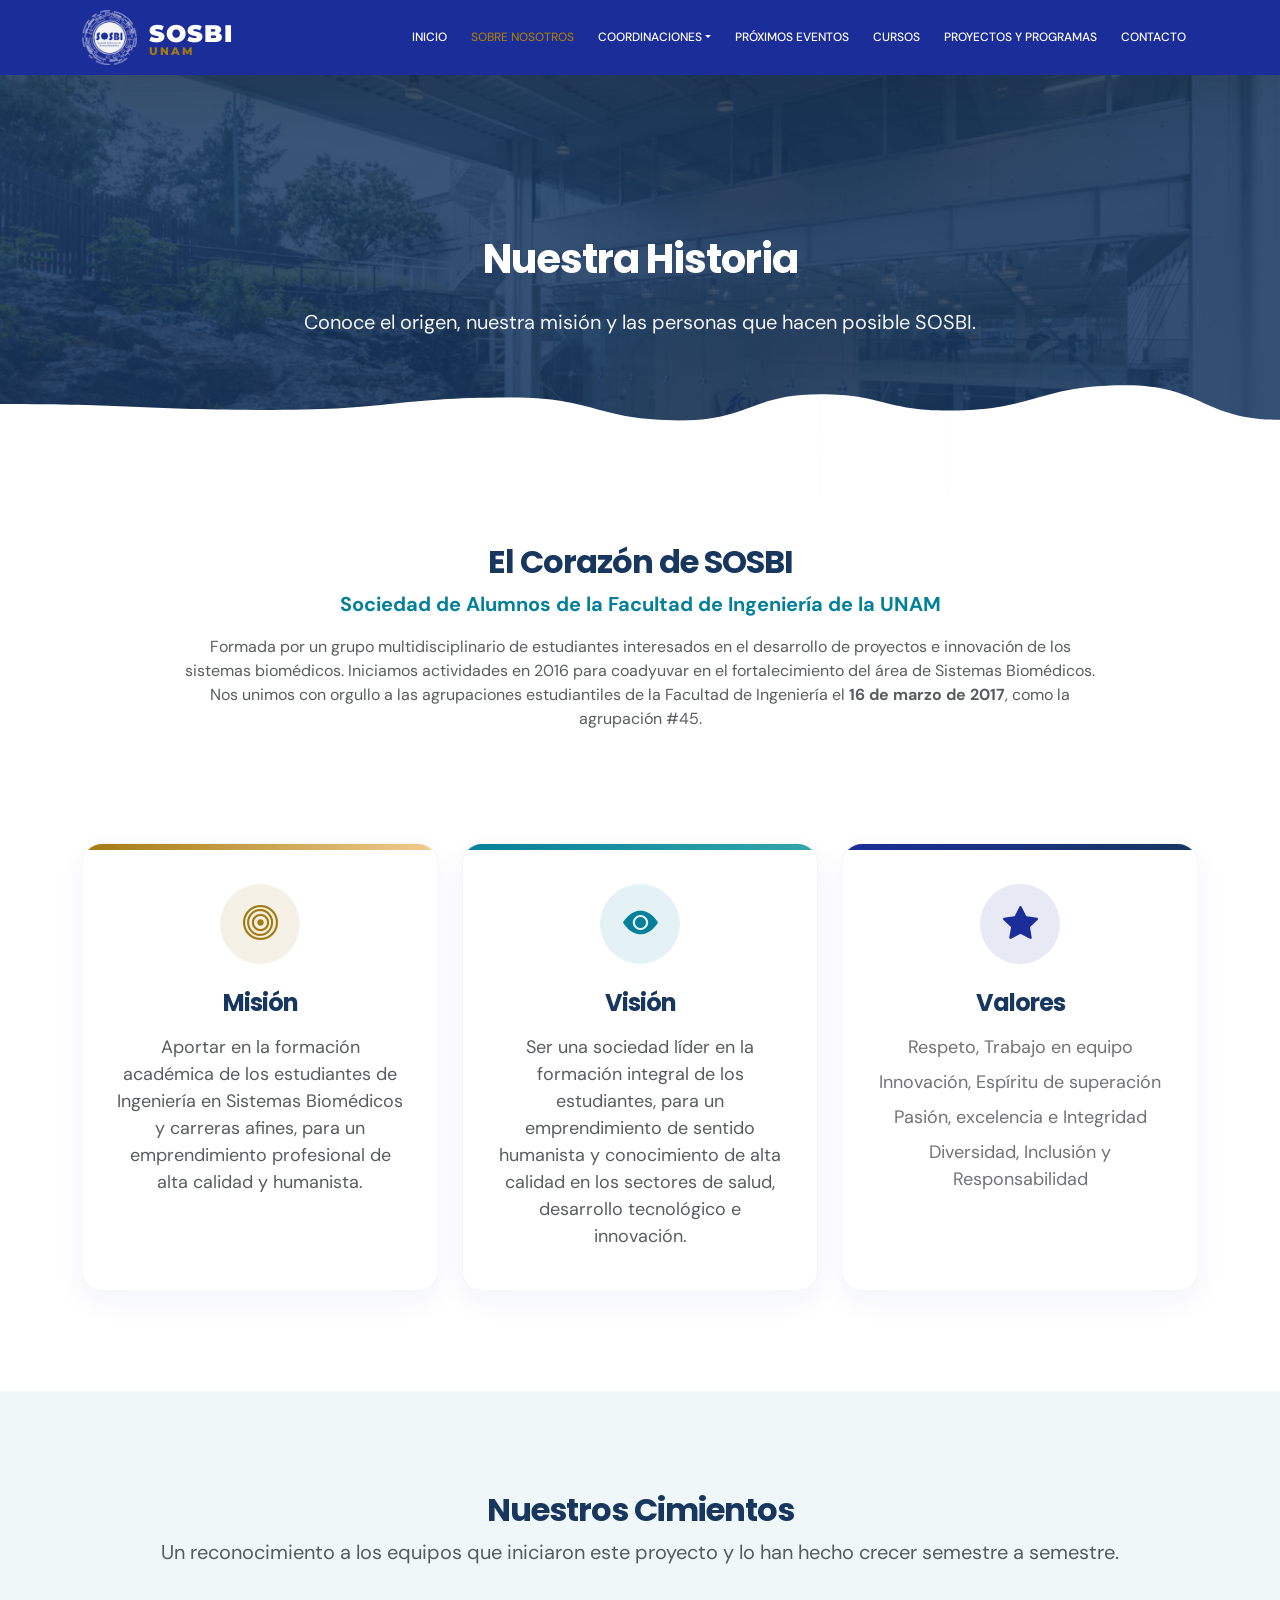
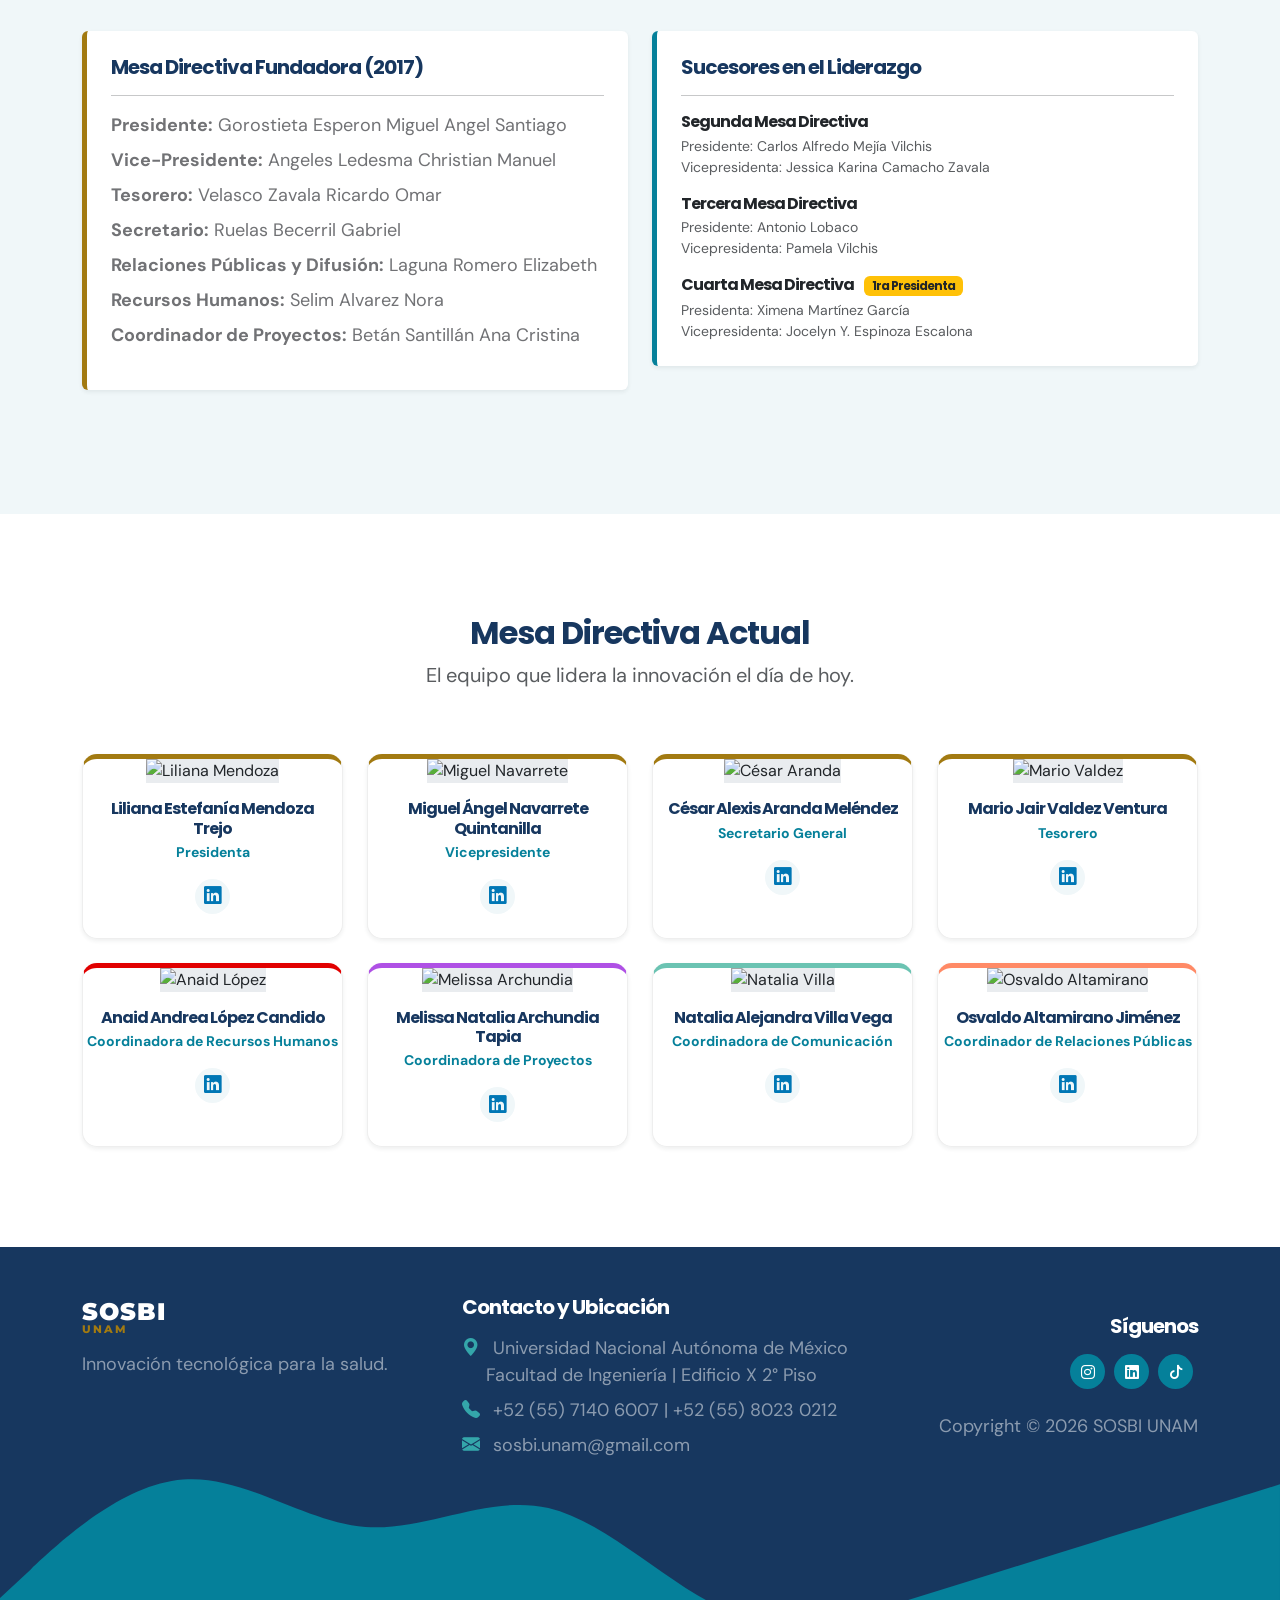
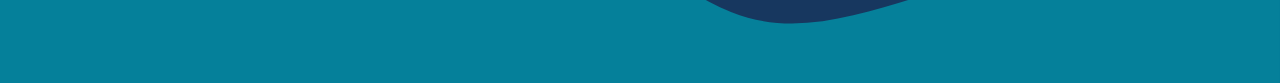
==== commit fb73ac2d: "Add files via upload" ====
--- a/about.html
+++ b/about.html
@@ -385,7 +385,7 @@
                         <p class="text-white-50 mb-2 lh-base">
                             <i class="bi bi-geo-alt-fill me-2" style="color: var(--contrast-turquesa-claro);"></i>
                             Universidad Nacional Autónoma de México<br>
-                            <span class="ms-4">Facultad de Ingeniería | Edificio X 1° Piso</span>
+                            <span class="ms-4">Facultad de Ingeniería | Edificio X 2° Piso</span>
                         </p>
                         <p class="text-white-50 mb-2">
                             <i class="bi bi-telephone-fill me-2" style="color: var(--contrast-turquesa-claro);"></i> 
--- a/css/template-sosbi.css
+++ b/css/template-sosbi.css
@@ -0,0 +1,542 @@
+/*
+=========================================================
+  SOSBI UNAM - HOJA DE ESTILOS PRINCIPAL
+  Optimizado y Limpiado para Producción
+=========================================================
+*/
+
+/*---------------------------------------
+  1. VARIABLES Y COLORES SOSBI            
+-----------------------------------------*/
+:root {
+  --menu-azul-oscuro:             #1B2D99;
+  --main-dorado:                  #A27A11;
+  --main-azul-marino:             #17375F; 
+  --contrast-turquesa-fuerte:     #05809A;
+  --contrast-turquesa-claro:      #34A6AA;
+
+  --white-color:                  #ffffff;
+  --section-bg-color:             #F4F1DE;
+  --dark-color:                   #000000;
+  --p-color:                      #717275;
+
+  --body-font-family:             'DM Sans', sans-serif;
+  --title-font-family:            'Poppins', sans-serif;
+
+  --h1-font-size:                 42px;
+  --h2-font-size:                 36px;
+  --h3-font-size:                 28px;
+  --h4-font-size:                 24px;
+  --p-font-size:                  18px;
+  --menu-font-size:               12px;
+  --btn-font-size:                14px;
+
+  --border-radius-large:          100px;
+  --border-radius-medium:         15px;
+  --border-radius-small:          10px;
+}
+
+body {
+  background-color: var(--white-color);
+  font-family: var(--body-font-family); 
+}
+
+::selection {
+  background-color: var(--contrast-turquesa-fuerte);
+  color: var(--white-color);
+}
+
+/*---------------------------------------
+  2. TIPOGRAFÍA Y ESTRUCTURA GENERAL               
+-----------------------------------------*/
+h1, h2, h3, h4, h5, h6, .cd-headline {
+  font-family: var(--title-font-family) !important;
+  font-weight: 700;
+  color: var(--dark-color);
+  letter-spacing: -1px;
+}
+
+p, ul li {
+  color: var(--p-color);
+  font-family: var(--body-font-family);
+  font-size: var(--p-font-size);
+  font-weight: 400;
+}
+
+a {
+  display: inline-block;
+  color: var(--contrast-turquesa-fuerte);
+  text-decoration: none;
+  transition: all 0.3s;
+}
+
+a:hover {
+  color: var(--main-dorado);
+}
+
+.section-padding {
+  padding-top: 100px;
+  padding-bottom: 100px;
+}
+
+.section-overlay {
+  content: "";
+  background: rgba(23, 55, 95, 0.85);
+  position: absolute;
+  top: 0; right: 0; bottom: 0; left: 0;
+}
+
+/*---------------------------------------
+  3. BOTONES SOSBI               
+-----------------------------------------*/
+.custom-btn-group {
+  position: relative;
+  z-index: 10; 
+}
+.custom-btn-group a {
+  cursor: pointer !important;
+}
+
+.custom-btn {
+  background-color: var(--main-dorado) !important;
+  border: 2px solid var(--main-dorado) !important;
+  border-radius: var(--border-radius-large);
+  color: var(--white-color) !important;
+  font-size: var(--btn-font-size);
+  font-weight: 700;
+  padding: 10px 20px;
+  transition: all 0.3s;
+}
+.custom-btn:hover {
+  background-color: var(--contrast-turquesa-fuerte) !important;
+  border-color: var(--contrast-turquesa-fuerte) !important;
+}
+
+.custom-border-btn {
+  background: transparent !important;
+  border: 2px solid var(--main-dorado) !important;
+  border-radius: var(--border-radius-large);
+  color: var(--main-dorado) !important;
+  font-size: var(--btn-font-size);
+  font-weight: 700;
+  padding: 10px 20px;
+  transition: all 0.3s;
+}
+.custom-border-btn:hover {
+  background-color: var(--main-dorado) !important;
+  border-color: transparent !important;
+  color: var(--white-color) !important;
+}
+
+/*---------------------------------------
+  4. NAVEGACIÓN Y LOGO              
+-----------------------------------------*/
+.navbar {
+  background-color: var(--menu-azul-oscuro) !important;
+  padding-top: 10px;
+  padding-bottom: 10px;
+  z-index: 99;
+}
+
+.navbar-brand { 
+  display: flex !important;
+  align-items: center !important;
+  flex-shrink: 0 !important;
+  min-width: 260px !important;
+  margin-right: 20px !important;
+  padding: 0 !important;
+  max-width: none !important; 
+}
+
+.navbar-brand:hover, .navbar-brand:focus,
+.navbar-brand:hover *, .navbar-brand:focus * { 
+  transform: none !important; 
+  transition: none !important;
+  animation: none !important;
+  letter-spacing: 1px !important;
+}
+
+.navbar-logo-img { 
+  width: 55px !important; 
+  height: auto !important; 
+  margin-right: 12px !important; 
+  margin-top: 0 !important;
+  margin-bottom: 0 !important;
+} 
+
+.navbar-brand-text { 
+  color: #ffffff !important; 
+  font-family: 'Montserrat', sans-serif !important; 
+  font-weight: 900 !important; 
+  font-size: 24px !important; 
+  letter-spacing: 1px !important; 
+  line-height: 1 !important; 
+  margin-top: 5px !important; 
+  bottom: auto !important;
+}
+
+.navbar-brand-text small { 
+  color: var(--main-dorado) !important; 
+  font-weight: 800 !important; 
+  font-size: 11px !important; 
+  display: block !important; 
+  letter-spacing: 2px !important; 
+  margin: 0 !important;
+}
+
+.navbar-nav .nav-link { 
+  color: #ffffff !important; 
+  font-weight: 500; 
+  text-transform: uppercase; 
+  font-size: var(--menu-font-size); 
+  padding: 10px 12px !important;
+  white-space: nowrap;
+  transition: all 0.3s;
+}
+.navbar-nav .nav-link.active, .navbar-nav .nav-link:hover { 
+  color: var(--main-dorado) !important; 
+}
+
+/* =========================================
+   FIX DEL MENÚ DESPLEGABLE (PC Y MÓVIL)
+   ========================================= */
+
+/* Para Computadora */
+@media (min-width: 992px) {
+  .navbar-nav .nav-item.dropdown { 
+      position: relative; 
+      /* Eliminamos el padding que desalineaba el texto */
+  }
+  .navbar-nav .dropdown-menu { 
+      background: var(--white-color);
+      box-shadow: 0 1rem 3rem rgba(0,0,0,.175);
+      border: 0;
+      border-radius: 8px;
+      display: block;
+      visibility: hidden; 
+      opacity: 0;
+      pointer-events: none;
+      left: 50% !important; 
+      right: auto !important; 
+      transform: translateX(-50%) !important; 
+      top: 100% !important; 
+      margin-top: 0 !important;
+      min-width: 220px;
+      padding: 10px 0;
+      transition: all 0.3s ease;
+  }
+  
+  /* FIX: Puente invisible creado desde el submenú hacia arriba, sin mover el botón original */
+  .navbar-nav .dropdown-menu::before {
+      content: '';
+      position: absolute;
+      top: -15px; 
+      left: 0;
+      width: 100%;
+      height: 15px;
+      background: transparent;
+  }
+
+  .navbar-nav .dropdown:hover .dropdown-menu,
+  .navbar-nav .dropdown-menu.show { 
+      opacity: 1 !important; 
+      visibility: visible !important;
+      pointer-events: auto !important;
+  }
+  .navbar .dropdown-item { 
+    color: var(--p-color); 
+    font-weight: 500; 
+    padding: 8px 20px;
+  }
+  .navbar .dropdown-item:hover { 
+      color: var(--contrast-turquesa-fuerte); 
+      background: transparent;
+  }
+}
+
+/* Para Celular (Fix Táctil y siempre abierto) */
+@media (max-width: 991.98px) {
+  .navbar-nav .dropdown-menu {
+      position: relative !important; 
+      background-color: var(--menu-azul-oscuro) !important;
+      border: none !important;
+      box-shadow: none !important;
+      margin: 0 !important;
+      padding-left: 20px !important;
+      width: 100% !important;
+      display: block !important; /* FIX: Siempre visible en celular */
+      opacity: 1 !important;
+      visibility: visible !important;
+      pointer-events: auto !important;
+  }
+  
+  /* Ocultamos la flechita del botón en celular porque ya está abierto */
+  .navbar-nav .dropdown-toggle::after {
+      display: none !important;
+  }
+
+  .navbar-nav .dropdown-item {
+      color: rgba(255, 255, 255, 0.85) !important;
+      padding: 12px 0 !important; 
+      font-size: 14px !important;
+      white-space: normal !important; 
+      display: block !important;
+  }
+  .navbar-nav .dropdown-item:hover {
+      background-color: transparent !important;
+      color: var(--main-dorado) !important;
+  }
+}
+
+/* Botón Hamburguesa Móvil */
+.navbar-toggler { border: 0; padding: 0; cursor: pointer; outline: none; width: 30px; height: 35px; }
+.navbar-toggler:focus { outline: none; box-shadow: none; }
+.navbar-toggler-icon { background: var(--white-color); display: block; width: 30px; height: 2px; position: relative; transition: background 10ms 300ms ease;}
+.navbar-toggler-icon:before, .navbar-toggler-icon:after { position: absolute; right: 0; left: 0; background: var(--white-color); width: 30px; height: 2px; content: ''; transition: top 300ms 350ms ease, transform 300ms 50ms ease;}
+.navbar-toggler-icon::before { top: -8px; }
+.navbar-toggler-icon::after { top: 8px; }
+.navbar-toggler[aria-expanded="true"] .navbar-toggler-icon { background: transparent; }
+.navbar-toggler[aria-expanded="true"] .navbar-toggler-icon:before { top: 0; transform: rotate(45deg); }
+.navbar-toggler[aria-expanded="true"] .navbar-toggler-icon:after { top: 0; transform: rotate(-45deg); }
+
+/*---------------------------------------
+  5. SECCIÓN HERO (INICIO PRINCIPAL)        
+-----------------------------------------*/
+.hero-section {
+  background-image: url('../images/cia.webp') !important; 
+  background-color: var(--main-azul-marino) !important;
+  background-repeat: no-repeat !important; 
+  background-size: cover !important; 
+  background-position: center !important;
+  position: relative; 
+  padding-top: 20px !important;  
+  padding-bottom: 170px !important; 
+  min-height: 660px !important;     
+  height: auto !important;
+  margin-bottom: -90px; 
+  overflow: visible;
+}
+
+.hero-section .row {
+  position: relative;
+  z-index: 5;
+}
+
+/*---------------------------------------
+  5.B. SECCIÓN HERO CORTA (SOBRE NOSOTROS, ETC.)        
+-----------------------------------------*/
+.hero-short {
+  min-height: 45vh !important;
+  height: auto !important;
+  padding-top: 160px !important;
+  padding-bottom: 140px !important; 
+  margin-bottom: -50px !important; 
+  z-index: 10 !important; 
+}
+.hero-short .container {
+  z-index: 5 !important;
+  position: relative;
+}
+
+.hero-legend {
+  font-family: 'Poppins', sans-serif;
+  font-weight: 600;
+  color: var(--white-color);
+  text-transform: uppercase;
+  font-size: 0.9rem;
+  letter-spacing: 1px;
+  background: rgba(0,0,0,0.3);
+  padding: 8px 15px;
+  border-radius: 6px;
+  display: inline-block;
+  margin-bottom: 20px;
+}
+
+/*---------------------------------------
+  6. TARJETAS DE PROYECTOS (INICIO)            
+-----------------------------------------*/
+.project-card-wrapper { 
+  border-radius: var(--border-radius-medium); 
+  overflow: hidden; 
+  background-color: var(--white-color); 
+}
+.project-card-wrapper .custom-block-info { padding-bottom: 25px !important; }
+.project-card-wrapper .btn { display: block !important; }
+
+/*---------------------------------------
+  7. MÓDULOS DE MISIÓN, VISIÓN Y VALORES            
+-----------------------------------------*/
+.sosbi-feature-card {
+  background: #fff;
+  border-radius: 20px;
+  padding: 40px 30px;
+  position: relative;
+  overflow: hidden;
+  box-shadow: 0 10px 30px rgba(27, 45, 153, 0.05); 
+  transition: transform 0.3s ease, box-shadow 0.3s ease;
+  border: 1px solid rgba(0,0,0,0.03);
+  z-index: 1;
+}
+.sosbi-feature-card:hover {
+  transform: translateY(-8px); 
+  box-shadow: 0 20px 40px rgba(27, 45, 153, 0.1);
+}
+.sosbi-feature-card::before {
+  content: ''; position: absolute; top: 0; left: 0; width: 100%; height: 6px; border-radius: 20px 20px 0 0;
+}
+.card-dorado::before { background: linear-gradient(90deg, #A27A11, #F2CC8F); }
+.card-turquesa::before { background: linear-gradient(90deg, #05809A, #34A6AA); }
+.card-azul::before { background: linear-gradient(90deg, #1B2D99, #17375F); }
+
+.icon-circle {
+  width: 80px; height: 80px; border-radius: 50%; display: flex; align-items: center; justify-content: center; margin: 0 auto 25px auto; font-size: 35px; transition: transform 0.3s ease;
+}
+.sosbi-feature-card:hover .icon-circle { transform: scale(1.1); }
+.card-dorado .icon-circle { background-color: rgba(162, 122, 17, 0.1); color: #A27A11; }
+.card-turquesa .icon-circle { background-color: rgba(5, 128, 154, 0.1); color: #05809A; }
+.card-azul .icon-circle { background-color: rgba(27, 45, 153, 0.1); color: #1B2D99; }
+
+/*---------------------------------------
+  8. EQUIPO, LEGADO Y LINKEDIN            
+-----------------------------------------*/
+.legacy-list li { margin-bottom: 8px; }
+.team-card { border-radius: 15px; overflow: hidden; background: #fff; border: 1px solid #eee; transition: transform 0.3s; }
+.team-card:hover { transform: translateY(-5px); box-shadow: 0 10px 20px rgba(0,0,0,0.1); }
+.team-img-placeholder { width: 100%; aspect-ratio: 1/1; object-fit: cover; background-color: #e9ecef; }
+
+.team-social-link {
+  display: inline-flex; align-items: center; justify-content: center; width: 35px; height: 35px; border-radius: 50%; background-color: #f0f7f9; color: #0077b5; transition: all 0.3s ease; font-size: 1.1rem; text-decoration: none;
+}
+.team-social-link:hover { background-color: #0077b5; color: #fff; transform: translateY(-3px); }
+
+/*---------------------------------------
+  9. PIE DE PÁGINA (FOOTER) Y REDES SOCIALES            
+-----------------------------------------*/
+.site-footer { 
+  background-color: var(--main-azul-marino) !important; 
+  position: relative; 
+  padding-bottom: 200px; 
+}
+.site-footer .container { position: relative; z-index: 2; }
+.site-footer svg { position: absolute; bottom: 0; right: 0; left: 0; pointer-events: none; }
+
+.social-icon { margin: 0; padding: 0; }
+.social-icon-item { list-style: none; display: inline-block; vertical-align: top; }
+.social-icon-link { 
+  background: var(--contrast-turquesa-fuerte); 
+  border-radius: var(--border-radius-large); 
+  color: var(--white-color); 
+  font-size: var(--btn-font-size); 
+  display: block; margin-right: 5px; text-align: center; 
+  width: 35px; height: 35px; line-height: 36px; 
+  transition: all 0.3s; 
+}
+.social-icon-link:hover { background: var(--main-dorado); color: var(--white-color); }
+
+/*---------------------------------------
+  10. ANIMACIÓN TEXTO ROTATORIO (CD-HEADLINE)               
+-----------------------------------------*/
+.cd-words-wrapper { display: inline-block; position: relative; text-align: left; }
+.cd-words-wrapper b { color: var(--main-dorado) !important; display: inline-block; position: absolute; white-space: nowrap; left: 0; top: 0; }
+.cd-words-wrapper b.is-visible { position: relative; }
+
+.cd-headline.rotate-1 .cd-words-wrapper { perspective: 300px; }
+.cd-headline.rotate-1 b { opacity: 0; transform-origin: 50% 100%; transform: rotateX(180deg); }
+.cd-headline.rotate-1 b.is-visible { opacity: 1; transform: rotateX(0deg); animation: cd-rotate-1-in 1.2s; }
+.cd-headline.rotate-1 b.is-hidden { transform: rotateX(180deg); animation: cd-rotate-1-out 1.2s; }
+
+@keyframes cd-rotate-1-in {
+  0% { transform: rotateX(180deg); opacity: 0; }
+  35% { transform: rotateX(120deg); opacity: 0; }
+  65% { opacity: 0; }
+  100% { transform: rotateX(360deg); opacity: 1; }
+}
+@keyframes cd-rotate-1-out {
+  0% { transform: rotateX(0deg); opacity: 1; }
+  35% { transform: rotateX(-40deg); opacity: 1; }
+  65% { opacity: 0; }
+  100% { transform: rotateX(180deg); opacity: 0; }
+}
+
+/*---------------------------------------
+  11. AJUSTES RESPONSIVOS (MÓVILES GLOBALES)               
+-----------------------------------------*/
+@media screen and (max-width: 991px) {
+  h1 { font-size: 36px; }
+  h2 { font-size: 28px; }
+  .section-padding { padding-top: 60px; padding-bottom: 60px; }
+  
+  .navbar-expand-lg .navbar-nav { padding-top: 15px; padding-bottom: 10px; }
+  .navbar-expand-lg .navbar-nav .nav-link { margin: 5px; padding: 0; }
+  
+  /* Ajuste de ola para celulares en el inicio */
+  .hero-section { 
+    height: auto !important; 
+    min-height: auto !important; 
+    padding-top: 130px !important; 
+    padding-bottom: 130px !important; 
+    margin-bottom: -70px !important; 
+  }
+  
+  .site-footer { padding-top: 20px; padding-bottom: 100px; }
+}
+
+/* =========================================
+   ANIMAÇÕES DE ENTRADA (MÚLTIPLAS DIREÇÕES)
+   ========================================= */
+/* 1. O sensor base (sempre invisível e suave ao início) */
+.reveal {
+  opacity: 0;
+  transition: all 0.8s cubic-bezier(0.25, 0.46, 0.45, 0.94);
+}
+
+/* 2. De onde vêm as coisas? (Escolhe a direção no HTML) */
+.reveal-up    { transform: translateY(50px); }  /* Vem de baixo para cima */
+.reveal-down  { transform: translateY(-50px); } /* Vem de cima para baixo */
+.reveal-left  { transform: translateX(50px); }  /* Vem da direita para a esquerda */
+.reveal-right { transform: translateX(-50px); } /* Vem da esquerda para a direita */
+.reveal-zoom  { transform: scale(0.8); }        /* Aumenta de tamanho (Zoom in) */
+
+/* 3. O estado final perfeito (Quando o JS adiciona a classe 'active') */
+.reveal.active {
+  opacity: 1;
+  transform: translate(0) scale(1);
+}
+
+/* 4. Tempos de atraso (Para o efeito dominó) */
+.delay-1 { transition-delay: 0.15s; }
+.delay-2 { transition-delay: 0.30s; }
+.delay-3 { transition-delay: 0.45s; }
+
+/* =========================================
+   MENÚ DESPLEGABLE INTELIGENTE (POR COORDINACIÓN)
+   ========================================= */
+
+/* 1. VERSIÓN COMPUTADORA (Pantallas grandes) */
+@media (min-width: 992px) {
+  /* Si la página es RRPP, el recuadro es Naranja oscuro */
+  .page-rrpp .navbar .dropdown-menu .dropdown-item.active { 
+    background-color: var(--rrpp-sub) !important; color: #fff !important; border-radius: 5px; margin: 0 5px; 
+  }
+  /* Si la página es RH, el recuadro es Rojo oscuro */
+  .page-rh .navbar .dropdown-menu .dropdown-item.active { 
+    background-color: var(--rh-sub) !important; color: #fff !important; border-radius: 5px; margin: 0 5px; 
+  }
+  /* Si la página es Proyectos, el recuadro es Morado oscuro */
+  .page-proy .navbar .dropdown-menu .dropdown-item.active { 
+    background-color: var(--proy-sub) !important; color: #fff !important; border-radius: 5px; margin: 0 5px; 
+  }
+  /* Si la página es Comunicación, el recuadro es Menta oscuro */
+  .page-com .navbar .dropdown-menu .dropdown-item.active { 
+    background-color: var(--com-sub) !important; color: #fff !important; border-radius: 5px; margin: 0 5px; 
+  }
+}
+
+/* 2. VERSIÓN CELULAR (Pantallas chicas) */
+@media (max-width: 991px) {
+  .navbar .dropdown-menu .dropdown-item.active {
+    background-color: transparent !important; /* Quitamos el recuadro feo */
+    color: var(--main-dorado) !important; /* Letras doradas elegantes */
+    font-weight: 700 !important; /* Un poco más gruesas para que destaquen */
+  }
+}
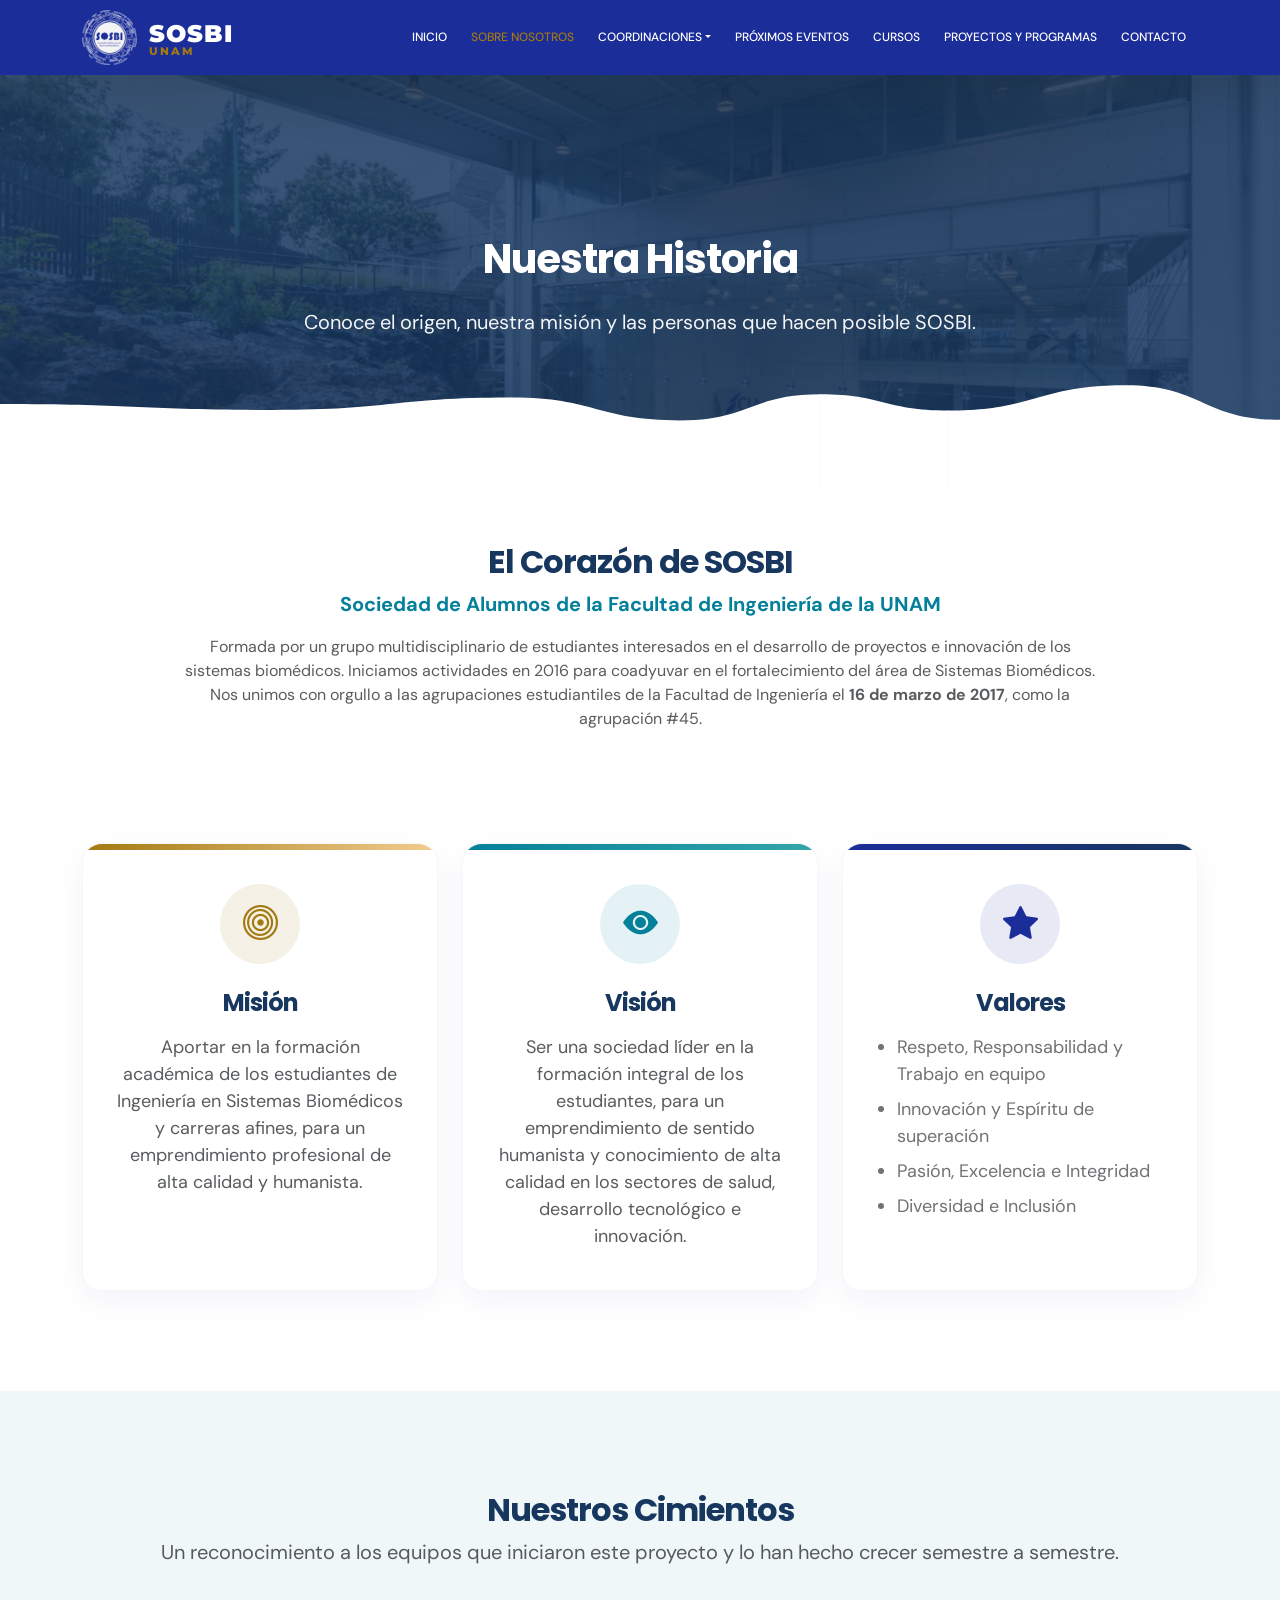
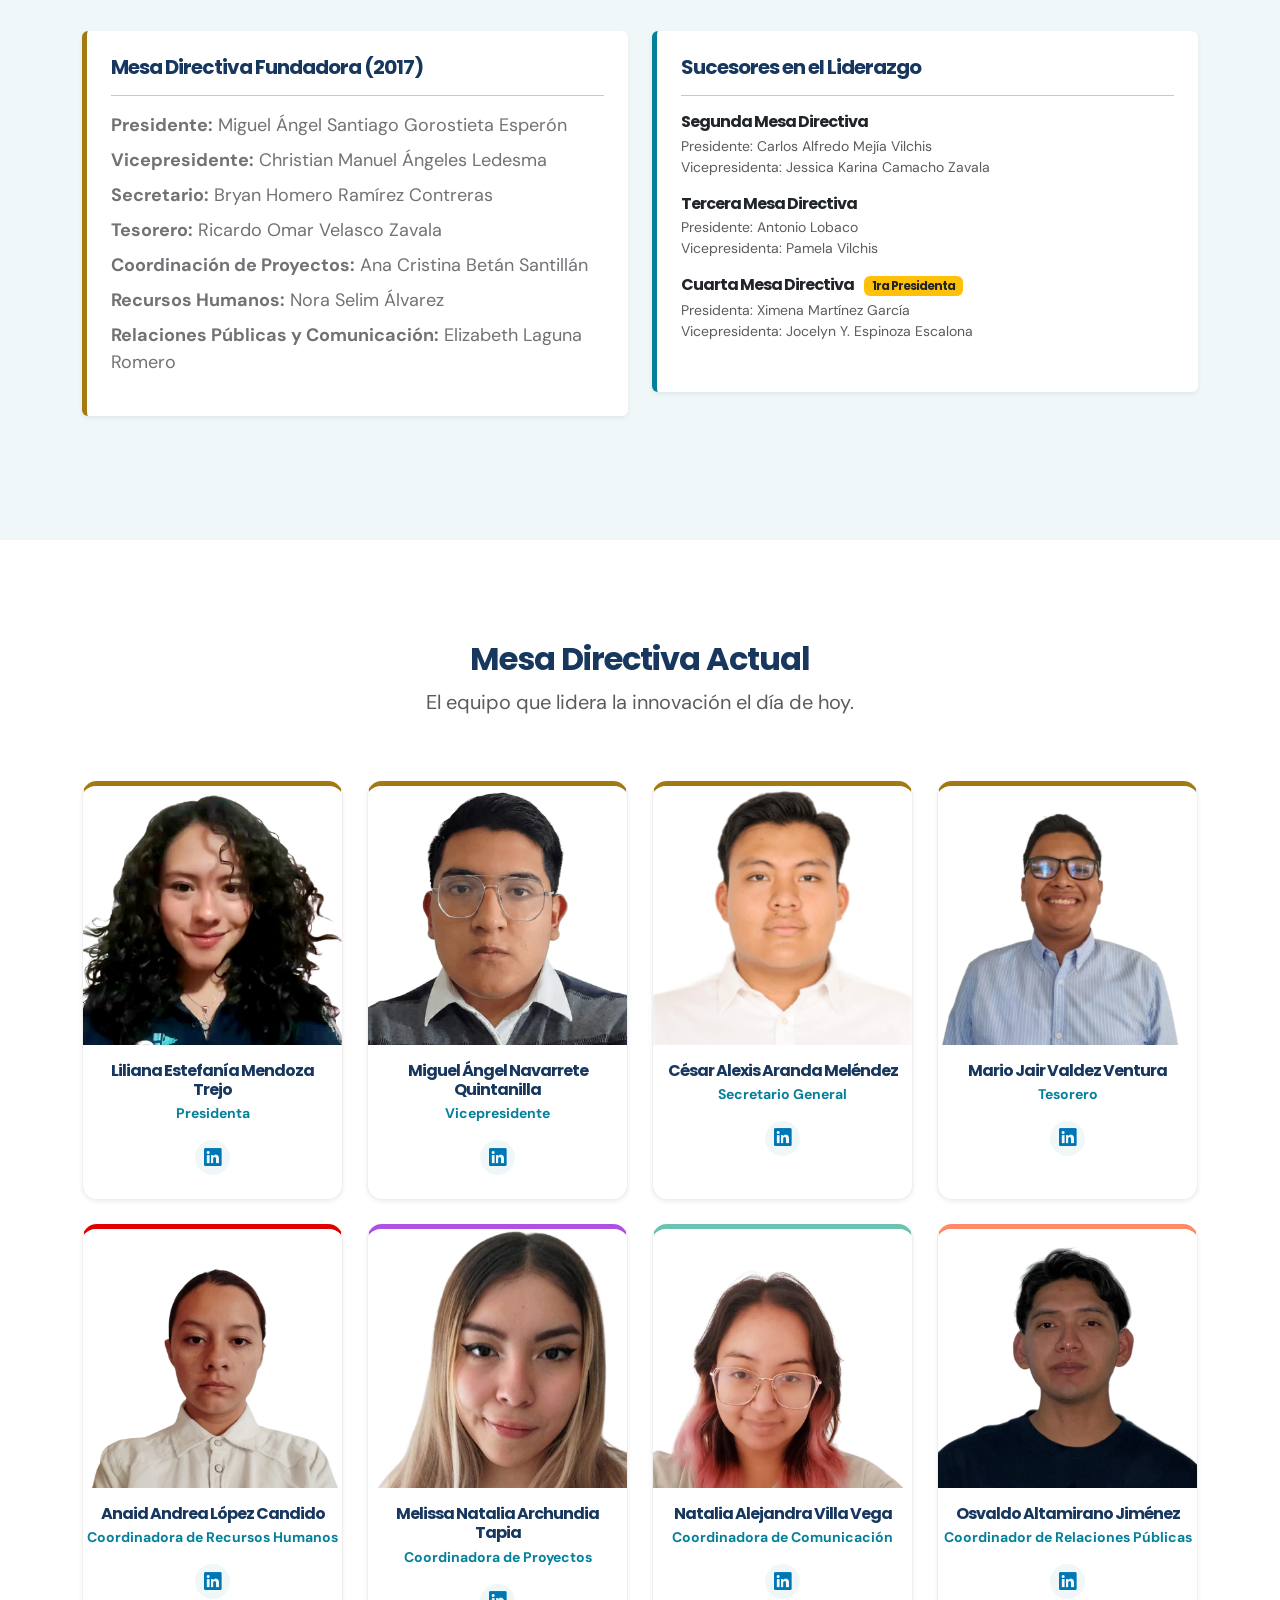
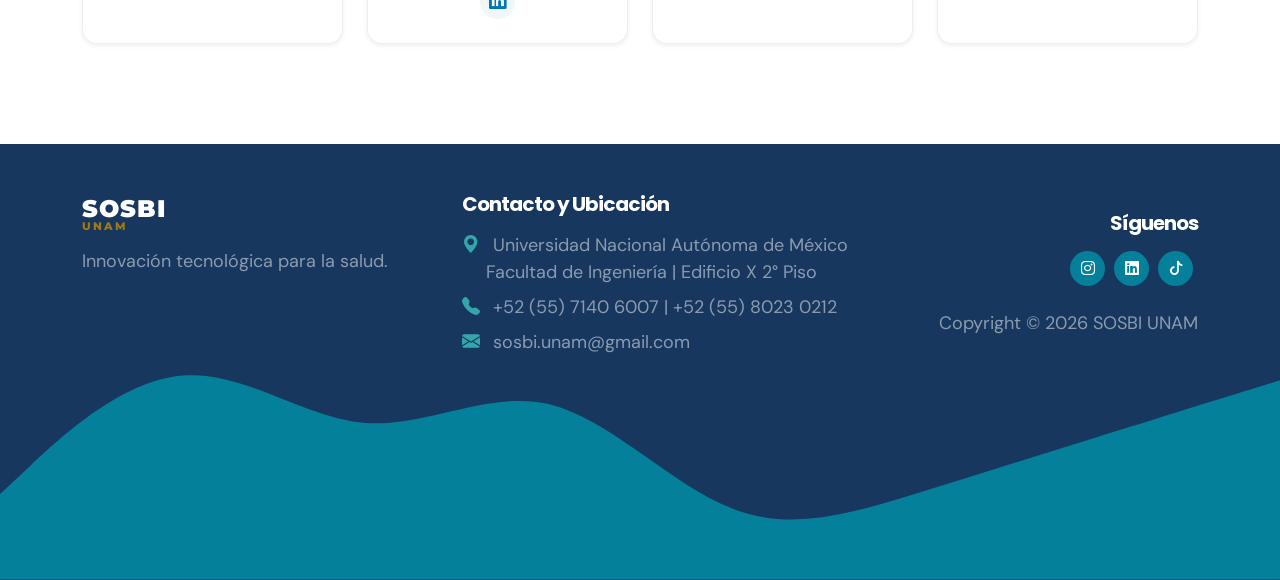
==== commit 2b7af9e3: "Add files via upload" ====
--- a/about.html
+++ b/about.html
@@ -17,6 +17,7 @@
         <link href="css/bootstrap-icons.css" rel="stylesheet">
         
         <link href="css/template-sosbi.css" rel="stylesheet">
+        <link href="css/coordinaciones.css" rel="stylesheet">
         
         <style>
             /* =========================================
@@ -115,7 +116,7 @@
             /* Colores de Jerarquía para las tarjetas de la Mesa Directiva */
             .leadership-card { border-top: 5px solid var(--main-dorado); }
             .leadership-card-rh { border-top: 5px solid #E10000; } /* Rojo - RH */
-            .leadership-card-proy { border-top: 5px solid #AF50E5; } /* Morado - PROY (Actualizado) */
+            .leadership-card-proy { border-top: 5px solid #AF50E5; } /* Morado - PROY */
             .leadership-card-com { border-top: 5px solid #6BC3B2; } /* Menta - COM */
             .leadership-card-rrpp { border-top: 5px solid #FF8A66; } /* Naranja - RRPP */
         </style>
@@ -145,10 +146,10 @@
                             <li class="nav-item dropdown">
                                 <a class="nav-link dropdown-toggle" href="#" id="navbarLightDropdownMenuLink" role="button" data-bs-toggle="dropdown" aria-expanded="false">Coordinaciones</a>
                                 <ul class="dropdown-menu dropdown-menu-light" aria-labelledby="navbarLightDropdownMenuLink">
-                                    <li><a class="dropdown-item" href="recursos-humanos.html">Recursos Humanos</a></li>
-                                    <li><a class="dropdown-item" href="relaciones-publicas.html">Relaciones Públicas</a></li>
-                                    <li><a class="dropdown-item" href="comunicacion-diseno.html">Comunicación y Diseño</a></li>
-                                    <li><a class="dropdown-item" href="proyectos-coord.html">Proyectos</a></li>
+                                    <li><a class="dropdown-item item-rh" href="recursos-humanos.html">Recursos Humanos</a></li>
+                                    <li><a class="dropdown-item item-rrpp" href="relaciones-publicas.html">Relaciones Públicas</a></li>
+                                    <li><a class="dropdown-item item-com" href="comunicacion-diseno.html">Comunicación y Diseño</a></li>
+                                    <li><a class="dropdown-item item-proy" href="proyectos-coord.html">Proyectos</a></li>
                                 </ul>
                             </li>
 
@@ -214,12 +215,14 @@
                             <div class="sosbi-feature-card card-azul w-100">
                                 <div class="icon-circle"><i class="bi bi-star-fill"></i></div>
                                 <h4 class="mb-3 text-center" style="color: var(--main-azul-marino);">Valores</h4>
-                                <ul class="list-unstyled mb-0 text-muted">
-                                    <li class="mb-2 text-center">Respeto, Trabajo en equipo</li>
-                                    <li class="mb-2 text-center">Innovación, Espíritu de superación</li>
-                                    <li class="mb-2 text-center">Pasión, excelencia e Integridad</li>
-                                    <li class="text-center">Diversidad, Inclusión y Responsabilidad</li>
-                                </ul>
+                                <div class="d-flex justify-content-center">
+                                    <ul class="text-muted mb-0 text-start" style="padding-left: 1.5rem;">
+                                        <li class="mb-2">Respeto, Responsabilidad y Trabajo en equipo</li>
+                                        <li class="mb-2">Innovación y Espíritu de superación</li>
+                                        <li class="mb-2">Pasión, Excelencia e Integridad</li>
+                                        <li>Diversidad e Inclusión</li>
+                                    </ul>
+                                </div>
                             </div>
                         </div>
                     </div>
@@ -241,13 +244,13 @@
                                 <h5 style="color: var(--main-azul-marino);">Mesa Directiva Fundadora (2017)</h5>
                                 <hr>
                                 <ul class="list-unstyled legacy-list text-dark">
-                                    <li><strong>Presidente:</strong> Gorostieta Esperon Miguel Angel Santiago</li>
-                                    <li><strong>Vice-Presidente:</strong> Angeles Ledesma Christian Manuel</li>
-                                    <li><strong>Tesorero:</strong> Velasco Zavala Ricardo Omar</li>
-                                    <li><strong>Secretario:</strong> Ruelas Becerril Gabriel</li>
-                                    <li><strong>Relaciones Públicas y Difusión:</strong> Laguna Romero Elizabeth</li>
-                                    <li><strong>Recursos Humanos:</strong> Selim Alvarez Nora</li>
-                                    <li><strong>Coordinador de Proyectos:</strong> Betán Santillán Ana Cristina</li>
+                                    <li><strong>Presidente:</strong> Miguel Ángel Santiago Gorostieta Esperón</li>
+                                    <li><strong>Vicepresidente:</strong> Christian Manuel Ángeles Ledesma</li>
+                                    <li><strong>Secretario:</strong> Bryan Homero Ramírez Contreras</li>
+                                    <li><strong>Tesorero:</strong> Ricardo Omar Velasco Zavala</li>
+                                    <li><strong>Coordinación de Proyectos:</strong> Ana Cristina Betán Santillán</li>
+                                    <li><strong>Recursos Humanos:</strong> Nora Selim Álvarez</li>
+                                    <li><strong>Relaciones Públicas y Comunicación:</strong> Elizabeth Laguna Romero</li>
                                 </ul>
                             </div>
                         </div>
@@ -294,7 +297,7 @@
                         
                         <div class="col-lg-3 col-md-4 col-sm-6 text-center reveal reveal-up delay-1">
                             <div class="team-card leadership-card pb-4 shadow-sm h-100 position-relative">
-                                <img src="images/members/foto-placeholder.webp" alt="Liliana Mendoza" class="team-img-placeholder mb-3">
+                                <img src="images/members/Liliana Estefanía Mendoza Trejo.webp" alt="Liliana Mendoza" class="team-img-placeholder mb-3">
                                 <h6 class="mb-0 px-2 fw-bold" style="color: var(--main-azul-marino);">Liliana Estefanía Mendoza Trejo</h6>
                                 <p class="small text-muted mb-3 mt-1 fw-bold" style="color: var(--contrast-turquesa-fuerte) !important;">Presidenta</p>
                                 <a href="https://www.linkedin.com/in/liliana-estefania-mendoza-trejo-153b242a3/" target="_blank" class="team-social-link" title="LinkedIn"><i class="bi bi-linkedin"></i></a>
@@ -303,7 +306,7 @@
 
                         <div class="col-lg-3 col-md-4 col-sm-6 text-center reveal reveal-up delay-2">
                             <div class="team-card leadership-card pb-4 shadow-sm h-100 position-relative">
-                                <img src="images/members/foto-placeholder.webp" alt="Miguel Navarrete" class="team-img-placeholder mb-3">
+                                <img src="images/members/Miguel Ángel Navarrete Quintanilla.webp" alt="Miguel Navarrete" class="team-img-placeholder mb-3">
                                 <h6 class="mb-0 px-2 fw-bold" style="color: var(--main-azul-marino);">Miguel Ángel Navarrete Quintanilla</h6>
                                 <p class="small text-muted mb-3 mt-1 fw-bold" style="color: var(--contrast-turquesa-fuerte) !important;">Vicepresidente</p>
                                 <a href="https://www.linkedin.com/in/miguel-angel-navarrete-quintanilla/" target="_blank" class="team-social-link" title="LinkedIn"><i class="bi bi-linkedin"></i></a>
@@ -312,7 +315,7 @@
 
                         <div class="col-lg-3 col-md-4 col-sm-6 text-center reveal reveal-up delay-3">
                             <div class="team-card leadership-card pb-4 shadow-sm h-100 position-relative">
-                                <img src="images/members/foto-placeholder.webp" alt="César Aranda" class="team-img-placeholder mb-3">
+                                <img src="images/members/César Alexis Aranda Meléndez.webp" alt="César Aranda" class="team-img-placeholder mb-3">
                                 <h6 class="mb-0 px-2 fw-bold" style="color: var(--main-azul-marino);">César Alexis Aranda Meléndez</h6>
                                 <p class="small text-muted mb-3 mt-1 fw-bold" style="color: var(--contrast-turquesa-fuerte) !important;">Secretario General</p>
                                 <a href="#" class="team-social-link" title="LinkedIn"><i class="bi bi-linkedin"></i></a>
@@ -321,7 +324,7 @@
 
                         <div class="col-lg-3 col-md-4 col-sm-6 text-center reveal reveal-up delay-1">
                             <div class="team-card leadership-card pb-4 shadow-sm h-100 position-relative">
-                                <img src="images/members/foto-placeholder.webp" alt="Mario Valdez" class="team-img-placeholder mb-3">
+                                <img src="images/members/Mario Jair Valdez Ventura.webp" alt="Mario Valdez" class="team-img-placeholder mb-3">
                                 <h6 class="mb-0 px-2 fw-bold" style="color: var(--main-azul-marino);">Mario Jair Valdez Ventura</h6>
                                 <p class="small text-muted mb-3 mt-1 fw-bold" style="color: var(--contrast-turquesa-fuerte) !important;">Tesorero</p>
                                 <a href="#" class="team-social-link" title="LinkedIn"><i class="bi bi-linkedin"></i></a>
@@ -330,7 +333,7 @@
 
                         <div class="col-lg-3 col-md-4 col-sm-6 text-center reveal reveal-up delay-2">
                             <div class="team-card leadership-card-rh pb-4 shadow-sm h-100 position-relative">
-                                <img src="images/members/foto-placeholder.webp" alt="Anaid López" class="team-img-placeholder mb-3">
+                                <img src="images/members/Anaid Andrea López Candido.webp" alt="Anaid López" class="team-img-placeholder mb-3">
                                 <h6 class="mb-0 px-2 fw-bold" style="color: var(--main-azul-marino);">Anaid Andrea López Candido</h6>
                                 <p class="small text-muted mb-3 mt-1 fw-bold" style="color: var(--contrast-turquesa-fuerte) !important;">Coordinadora de Recursos Humanos</p>
                                 <a href="#" class="team-social-link" title="LinkedIn"><i class="bi bi-linkedin"></i></a>
@@ -339,7 +342,7 @@
 
                         <div class="col-lg-3 col-md-4 col-sm-6 text-center reveal reveal-up delay-3">
                             <div class="team-card leadership-card-proy pb-4 shadow-sm h-100 position-relative">
-                                <img src="images/members/foto-placeholder.webp" alt="Melissa Archundia" class="team-img-placeholder mb-3">
+                                <img src="images/members/Melissa Natalia Archundia Tapia.webp" alt="Melissa Archundia" class="team-img-placeholder mb-3">
                                 <h6 class="mb-0 px-2 fw-bold" style="color: var(--main-azul-marino);">Melissa Natalia Archundia Tapia</h6>
                                 <p class="small text-muted mb-3 mt-1 fw-bold" style="color: var(--contrast-turquesa-fuerte) !important;">Coordinadora de Proyectos</p>
                                 <a href="#" class="team-social-link" title="LinkedIn"><i class="bi bi-linkedin"></i></a>
@@ -348,7 +351,7 @@
 
                         <div class="col-lg-3 col-md-4 col-sm-6 text-center reveal reveal-up delay-1">
                             <div class="team-card leadership-card-com pb-4 shadow-sm h-100 position-relative">
-                                <img src="images/members/foto-placeholder.webp" alt="Natalia Villa" class="team-img-placeholder mb-3">
+                                <img src="images/members/Natalia Alejandra Villa Vega.webp" alt="Natalia Villa" class="team-img-placeholder mb-3">
                                 <h6 class="mb-0 px-2 fw-bold" style="color: var(--main-azul-marino);">Natalia Alejandra Villa Vega</h6>
                                 <p class="small text-muted mb-3 mt-1 fw-bold" style="color: var(--contrast-turquesa-fuerte) !important;">Coordinadora de Comunicación</p>
                                 <a href="#" class="team-social-link" title="LinkedIn"><i class="bi bi-linkedin"></i></a>
@@ -357,7 +360,7 @@
 
                         <div class="col-lg-3 col-md-4 col-sm-6 text-center reveal reveal-up delay-2">
                             <div class="team-card leadership-card-rrpp pb-4 shadow-sm h-100 position-relative">
-                                <img src="images/members/foto-placeholder.webp" alt="Osvaldo Altamirano" class="team-img-placeholder mb-3">
+                                <img src="images/members/Osvaldo Altamirano Jiménez.webp" alt="Osvaldo Altamirano" class="team-img-placeholder mb-3">
                                 <h6 class="mb-0 px-2 fw-bold" style="color: var(--main-azul-marino);">Osvaldo Altamirano Jiménez</h6>
                                 <p class="small text-muted mb-3 mt-1 fw-bold" style="color: var(--contrast-turquesa-fuerte) !important;">Coordinador de Relaciones Públicas</p>
                                 <a href="https://www.linkedin.com/in/altamirano-jimenez-osvaldo-595128328/" target="_blank" class="team-social-link" title="LinkedIn"><i class="bi bi-linkedin"></i></a>
--- a/css/coordinaciones.css
+++ b/css/coordinaciones.css
@@ -0,0 +1,159 @@
+/* =========================================================
+  ESTILOS ESPECÍFICOS PARA COORDINACIONES SOSBI
+  Motor maestro de Tonos, Subtonos y Fondos Transparentes
+=========================================================
+*/
+
+:root {
+  /* 1. Relaciones Públicas (RRPP) - Naranjas */
+  --rrpp-base: #FF8A66; /* Tono principal */
+  --rrpp-sub: #D85A33;  /* Subtono */
+  --rrpp-bg-light: rgba(255, 138, 102, 0.07); /* Fondo "transparentoso" */
+
+  /* 2. Recursos Humanos (RH) - Rojos */
+  --rh-base: #E10000;   /* Tono principal */
+  --rh-sub: #A30000;    /* Subtono */
+  --rh-bg-light: rgba(225, 0, 0, 0.05);
+
+  /* 3. Proyectos (PROY) - Morados */
+  --proy-base: #AF50E5; /* Morado actualizado */
+  --proy-sub: #8E32C4;  /* Subtono */
+  --proy-bg-light: rgba(175, 80, 229, 0.05);
+
+  /* 4. Comunicación y Diseño (COM) - Mentas */
+  --com-base: #6bc3b2;  /* Tono principal */
+  --com-sub: #459485;   /* Subtono */
+  --com-bg-light: rgba(107, 195, 178, 0.08);
+}
+
+/* =========================================
+   HERO SECTIONS (DEGRADADOS PRINCIPALES)
+   ========================================= */
+
+.hero-rrpp {
+  background: linear-gradient(135deg, rgba(23, 55, 95, 0.95) 0%, rgba(216, 90, 51, 0.85) 100%), url('../images/cia.webp') !important;
+  background-size: cover !important; background-position: center !important; background-attachment: fixed !important;
+}
+
+.hero-rh {
+  background: linear-gradient(135deg, rgba(23, 55, 95, 0.95) 0%, rgba(163, 0, 0, 0.85) 100%), url('../images/cia.webp') !important;
+  background-size: cover !important; background-position: center !important; background-attachment: fixed !important;
+}
+
+.hero-proy {
+  background: linear-gradient(135deg, rgba(23, 55, 95, 0.95) 0%, rgba(155, 66, 198, 0.85) 100%), url('../images/cia.webp') !important;
+  background-size: cover !important; background-position: center !important; background-attachment: fixed !important;
+}
+
+.hero-com {
+  background: linear-gradient(135deg, rgba(23, 55, 95, 0.95) 0%, rgba(69, 148, 133, 0.85) 100%), url('../images/cia.webp') !important;
+  background-size: cover !important; background-position: center !important; background-attachment: fixed !important;
+}
+
+/* =========================================
+   UTILIDADES DE TEXTO Y FONDO
+   ========================================= */
+
+.text-rrpp { color: var(--rrpp-base) !important; }
+.bg-rrpp { background-color: var(--rrpp-sub) !important; }
+
+.text-rh { color: var(--rh-base) !important; }
+.bg-rh { background-color: var(--rh-sub) !important; }
+
+.text-proy { color: var(--proy-base) !important; }
+.bg-proy { background-color: var(--proy-sub) !important; }
+
+.text-com { color: var(--com-base) !important; }
+.bg-com { background-color: var(--com-sub) !important; }
+
+/* FONDOS DE SECCIÓN PERSONALIZADOS (LIGERO COMO TRANSPARENTOSO) */
+.section-bg-rrpp { background-color: var(--rrpp-bg-light) !important; }
+.section-bg-rh { background-color: var(--rh-bg-light) !important; }
+.section-bg-proy { background-color: var(--proy-bg-light) !important; }
+.section-bg-com { background-color: var(--com-bg-light) !important; }
+
+/* =========================================
+   TARJETAS DE ACTIVIDADES (GLASSMORPHISM)
+   ========================================= */
+.activity-item {
+  background: rgba(255, 255, 255, 0.8); /* Blanco semi-transparente */
+  backdrop-filter: blur(10px);
+  border-radius: 18px;
+  box-shadow: 0 10px 25px rgba(0, 0, 0, 0.05);
+  transition: 0.35s ease;
+  position: relative;
+  overflow: hidden;
+  height: 100%;
+  display: flex;
+  flex-direction: column;
+  border: 1px solid rgba(255, 255, 255, 0.3);
+}
+
+.activity-item:hover { transform: translateY(-10px); box-shadow: 0 20px 40px rgba(0, 0, 0, 0.1); }
+.activity-item::before { content: ""; position: absolute; top: 0; left: 0; width: 100%; height: 5px; z-index: 10; transition: 0.3s; }
+.activity-item:hover::before { height: 8px; }
+
+/* AJUSTE PARA LAS FOTOS: Más altura y alineación arriba para no cortar cabezas */
+.activity-img { position: relative; overflow: hidden; height: 280px; }
+.activity-img img { width: 100%; height: 100%; object-fit: cover; object-position: center top; transition: 0.6s; }
+.activity-item:hover .activity-img img { transform: scale(1.1); }
+
+/* AJUSTE PARA LA VIÑETA (CÍRCULO): Bajó para ajustarse a la nueva altura de la foto */
+.activity-badge {
+  position: absolute; top: 250px; right: 25px; width: 60px; height: 60px; border-radius: 50%;
+  display: flex; align-items: center; justify-content: center; color: #fff; font-size: 24px;
+  z-index: 12; box-shadow: 0 8px 20px rgba(0,0,0,0.1); transition: 0.4s;
+}
+
+.activity-content { padding: 35px 25px 25px; flex-grow: 1; }
+
+/* Colores específicos por Coordinación */
+.item-rrpp::before { background: linear-gradient(90deg, var(--rrpp-base), var(--rrpp-sub)); }
+.item-rrpp .activity-badge { background: linear-gradient(135deg, var(--rrpp-base), var(--rrpp-sub)); }
+
+.item-rh::before { background: linear-gradient(90deg, var(--rh-base), var(--rh-sub)); }
+.item-rh .activity-badge { background: linear-gradient(135deg, var(--rh-base), var(--rh-sub)); }
+
+.item-proy::before { background: linear-gradient(90deg, var(--proy-base), var(--proy-sub)); }
+.item-proy .activity-badge { background: linear-gradient(135deg, var(--proy-base), var(--proy-sub)); }
+
+.item-com::before { background: linear-gradient(90deg, var(--com-base), var(--com-sub)); }
+.item-com .activity-badge { background: linear-gradient(135deg, var(--com-base), var(--com-sub)); }
+
+/* =========================================
+   TARJETA DEL COORDINADOR
+   ========================================= */
+.coordinator-card { border-radius: 20px; overflow: hidden; box-shadow: 0 15px 35px rgba(0,0,0,0.1); }
+.coordinator-header { padding: 30px 30px 90px 30px; text-align: center; }
+
+/* Headers combinan el Azul SOSBI con el Subtono de la Coordinación */
+.header-rrpp { background: linear-gradient(90deg, var(--main-azul-marino), var(--rrpp-sub)); }
+.header-rh { background: linear-gradient(90deg, var(--main-azul-marino), var(--rh-sub)); }
+.header-proy { background: linear-gradient(90deg, var(--main-azul-marino), var(--proy-sub)); }
+.header-com { background: linear-gradient(90deg, var(--main-azul-marino), var(--com-sub)); }
+
+.coordinator-img { width: 150px; height: 150px; border-radius: 50%; border: 5px solid #fff; object-fit: cover; margin-top: -75px; background-color: #eee; box-shadow: 0 10px 20px rgba(0,0,0,0.1); }
+
+/* =========================================
+   MENÚ DESPLEGABLE MULTICOLOR (COMPUTADORA Y CELULAR)
+   ========================================= */
+
+@media (min-width: 992px) {
+  .navbar .dropdown-menu .item-rh:hover { background-color: var(--rh-sub) !important; color: #fff !important; border-radius: 5px; margin: 0 5px; }
+  .navbar .dropdown-menu .item-rrpp:hover { background-color: var(--rrpp-sub) !important; color: #fff !important; border-radius: 5px; margin: 0 5px; }
+  .navbar .dropdown-menu .item-com:hover { background-color: var(--com-sub) !important; color: #fff !important; border-radius: 5px; margin: 0 5px; }
+  .navbar .dropdown-menu .item-proy:hover { background-color: var(--proy-sub) !important; color: #fff !important; border-radius: 5px; margin: 0 5px; }
+
+  .navbar .dropdown-menu .item-rh.active { background-color: var(--rh-sub) !important; color: #fff !important; border-radius: 5px; margin: 0 5px; }
+  .navbar .dropdown-menu .item-rrpp.active { background-color: var(--rrpp-sub) !important; color: #fff !important; border-radius: 5px; margin: 0 5px; }
+  .navbar .dropdown-menu .item-com.active { background-color: var(--com-sub) !important; color: #fff !important; border-radius: 5px; margin: 0 5px; }
+  .navbar .dropdown-menu .item-proy.active { background-color: var(--proy-sub) !important; color: #fff !important; border-radius: 5px; margin: 0 5px; }
+}
+
+@media (max-width: 991px) {
+  .navbar .dropdown-menu .dropdown-item.active {
+    background-color: transparent !important; 
+    color: var(--main-dorado) !important; 
+    font-weight: 700 !important; 
+  }
+}
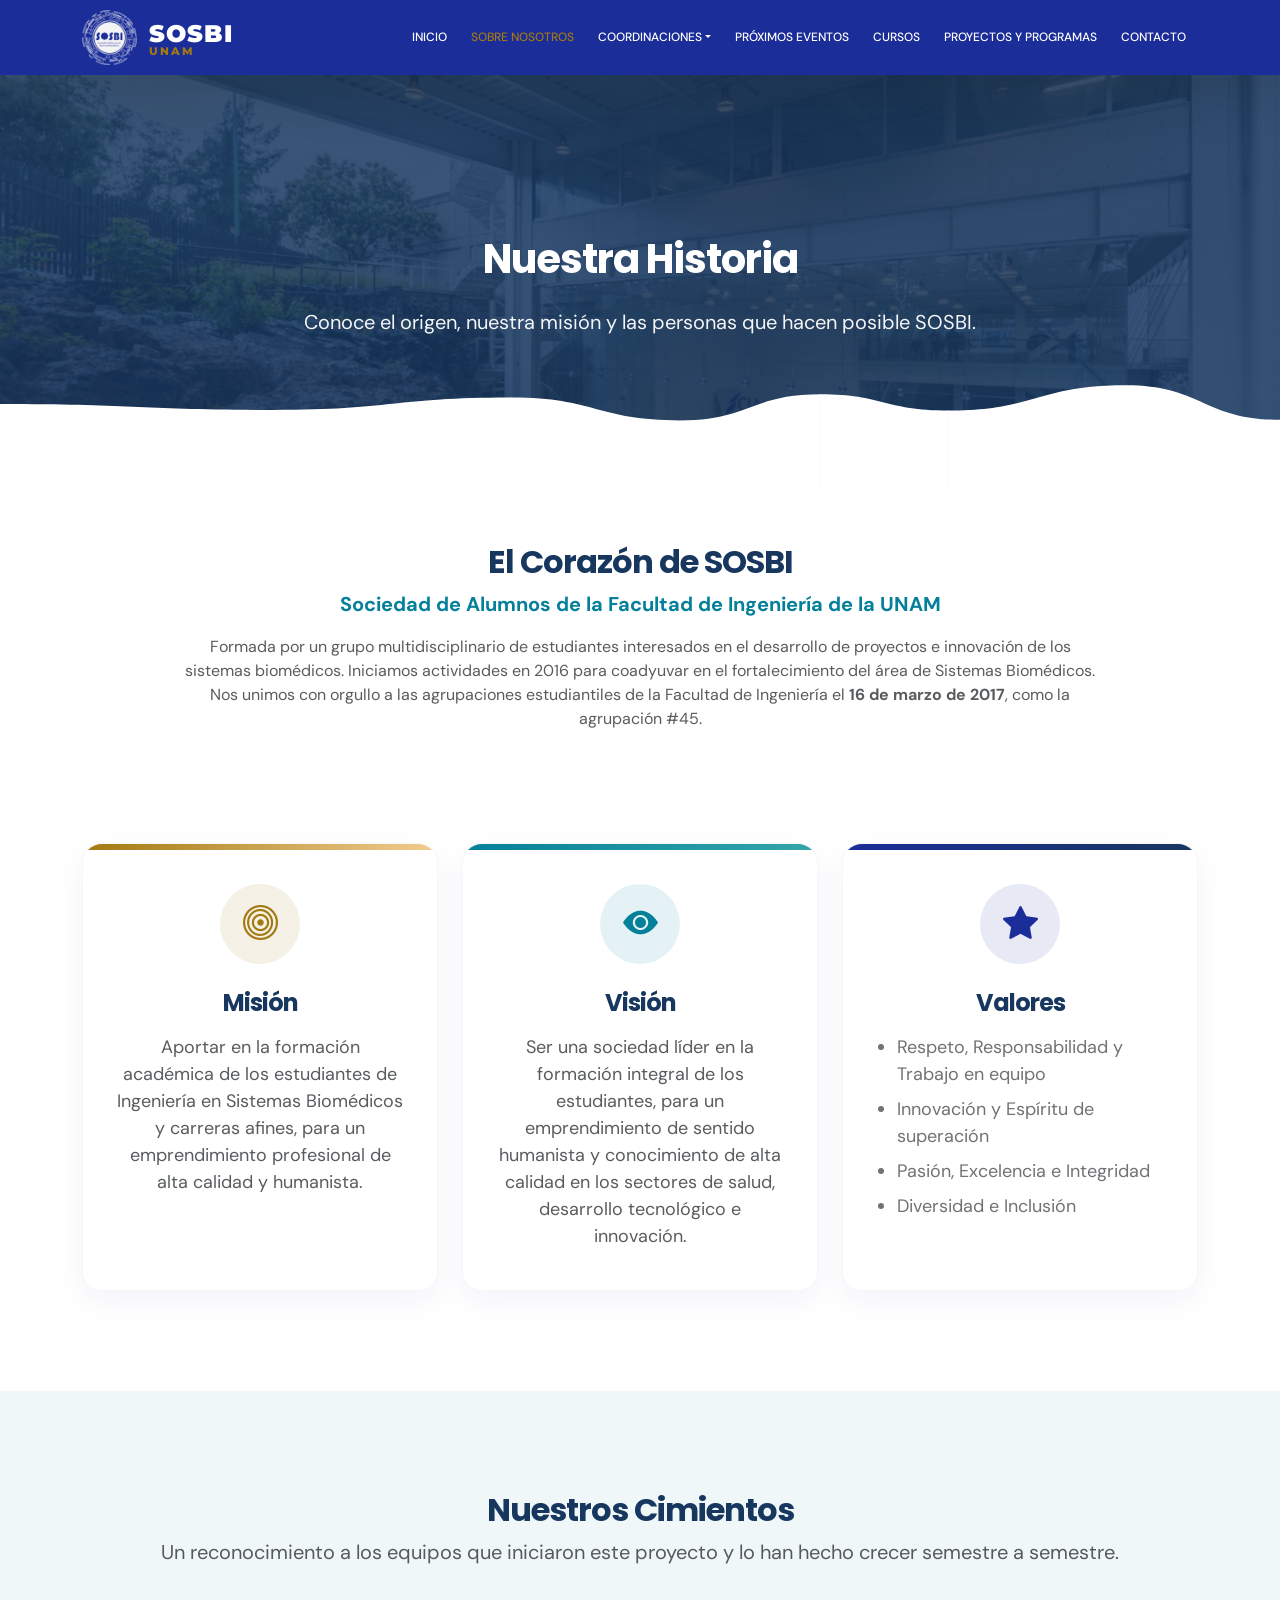
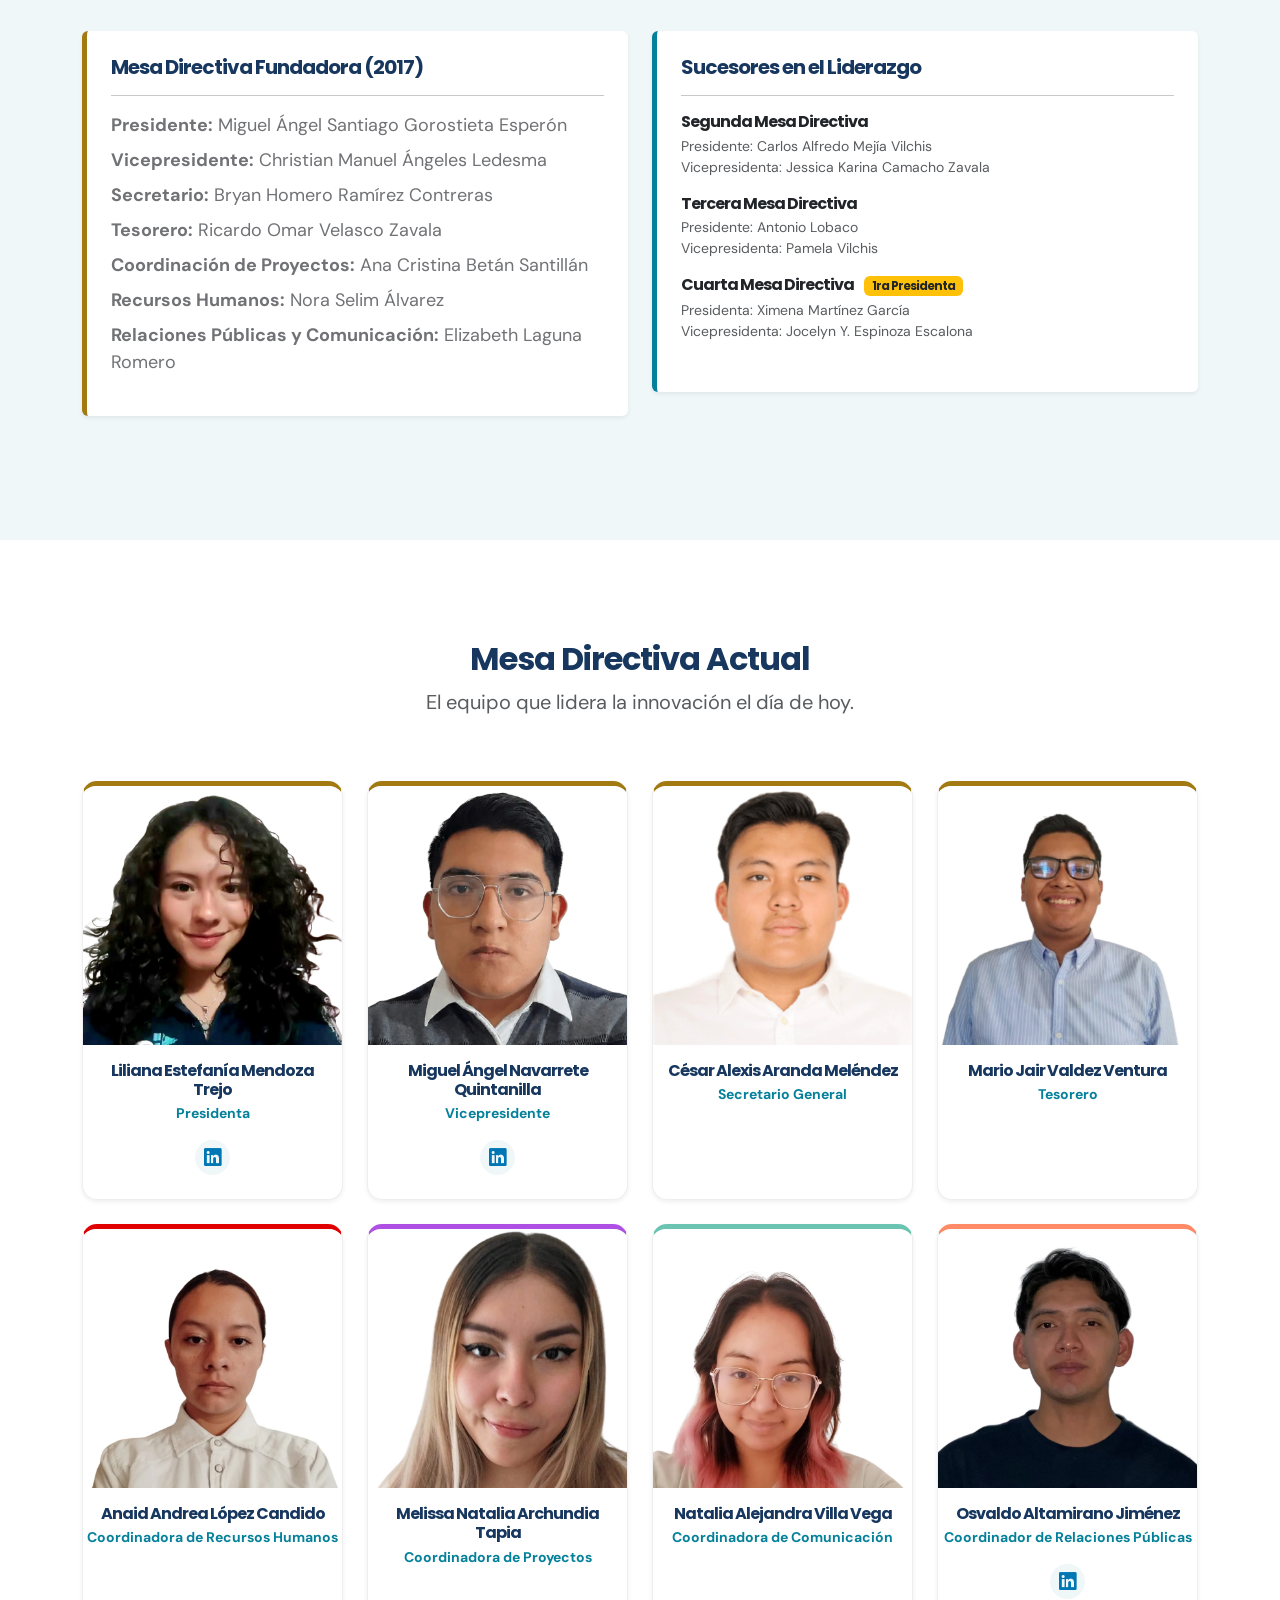
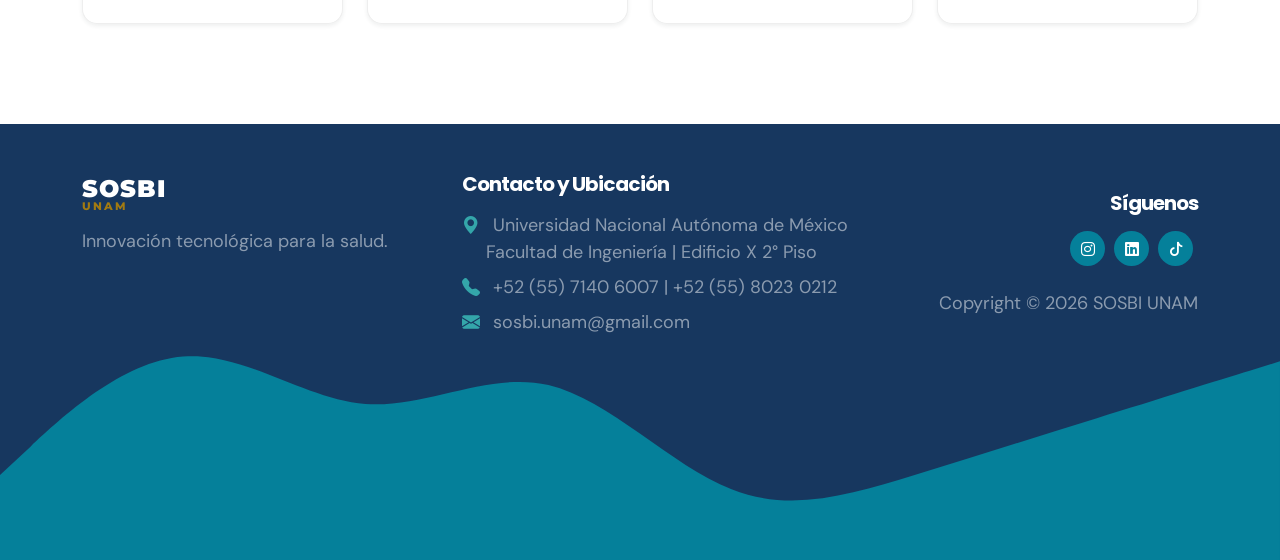
==== commit e0d80095: "Add files via upload" ====
--- a/about.html
+++ b/about.html
@@ -318,8 +318,7 @@
                                 <img src="images/members/César Alexis Aranda Meléndez.webp" alt="César Aranda" class="team-img-placeholder mb-3">
                                 <h6 class="mb-0 px-2 fw-bold" style="color: var(--main-azul-marino);">César Alexis Aranda Meléndez</h6>
                                 <p class="small text-muted mb-3 mt-1 fw-bold" style="color: var(--contrast-turquesa-fuerte) !important;">Secretario General</p>
-                                <a href="#" class="team-social-link" title="LinkedIn"><i class="bi bi-linkedin"></i></a>
-                            </div>
+                                </div>
                         </div>
 
                         <div class="col-lg-3 col-md-4 col-sm-6 text-center reveal reveal-up delay-1">
@@ -327,8 +326,7 @@
                                 <img src="images/members/Mario Jair Valdez Ventura.webp" alt="Mario Valdez" class="team-img-placeholder mb-3">
                                 <h6 class="mb-0 px-2 fw-bold" style="color: var(--main-azul-marino);">Mario Jair Valdez Ventura</h6>
                                 <p class="small text-muted mb-3 mt-1 fw-bold" style="color: var(--contrast-turquesa-fuerte) !important;">Tesorero</p>
-                                <a href="#" class="team-social-link" title="LinkedIn"><i class="bi bi-linkedin"></i></a>
-                            </div>
+                                </div>
                         </div>
 
                         <div class="col-lg-3 col-md-4 col-sm-6 text-center reveal reveal-up delay-2">
@@ -336,8 +334,7 @@
                                 <img src="images/members/Anaid Andrea López Candido.webp" alt="Anaid López" class="team-img-placeholder mb-3">
                                 <h6 class="mb-0 px-2 fw-bold" style="color: var(--main-azul-marino);">Anaid Andrea López Candido</h6>
                                 <p class="small text-muted mb-3 mt-1 fw-bold" style="color: var(--contrast-turquesa-fuerte) !important;">Coordinadora de Recursos Humanos</p>
-                                <a href="#" class="team-social-link" title="LinkedIn"><i class="bi bi-linkedin"></i></a>
-                            </div>
+                                </div>
                         </div>
 
                         <div class="col-lg-3 col-md-4 col-sm-6 text-center reveal reveal-up delay-3">
@@ -345,8 +342,7 @@
                                 <img src="images/members/Melissa Natalia Archundia Tapia.webp" alt="Melissa Archundia" class="team-img-placeholder mb-3">
                                 <h6 class="mb-0 px-2 fw-bold" style="color: var(--main-azul-marino);">Melissa Natalia Archundia Tapia</h6>
                                 <p class="small text-muted mb-3 mt-1 fw-bold" style="color: var(--contrast-turquesa-fuerte) !important;">Coordinadora de Proyectos</p>
-                                <a href="#" class="team-social-link" title="LinkedIn"><i class="bi bi-linkedin"></i></a>
-                            </div>
+                                </div>
                         </div>
 
                         <div class="col-lg-3 col-md-4 col-sm-6 text-center reveal reveal-up delay-1">
@@ -354,8 +350,7 @@
                                 <img src="images/members/Natalia Alejandra Villa Vega.webp" alt="Natalia Villa" class="team-img-placeholder mb-3">
                                 <h6 class="mb-0 px-2 fw-bold" style="color: var(--main-azul-marino);">Natalia Alejandra Villa Vega</h6>
                                 <p class="small text-muted mb-3 mt-1 fw-bold" style="color: var(--contrast-turquesa-fuerte) !important;">Coordinadora de Comunicación</p>
-                                <a href="#" class="team-social-link" title="LinkedIn"><i class="bi bi-linkedin"></i></a>
-                            </div>
+                                </div>
                         </div>
 
                         <div class="col-lg-3 col-md-4 col-sm-6 text-center reveal reveal-up delay-2">
--- a/css/template-sosbi.css
+++ b/css/template-sosbi.css
@@ -539,4 +539,301 @@
     color: var(--main-dorado) !important; /* Letras doradas elegantes */
     font-weight: 700 !important; /* Un poco más gruesas para que destaquen */
   }
+}
+
+/* =========================================
+   ESTILOS MOVIDOS DESDE INDEX.HTML
+   ========================================= */
+:root {
+    --sosbi-azul:    #0F2A6E;
+    --sosbi-marino:  #17375F;
+    --sosbi-oro:     #C49A1A;
+    --sosbi-oro-lt:  #F2CC60;
+    --sosbi-teal:    #05809A;
+    --sosbi-teal-lt: #34A6AA;
+    --sosbi-bg:      #F4F7FC; /* Color base original del carrusel */
+    --font-display:  'Montserrat', sans-serif;
+    --font-body:     'DM Sans', sans-serif;
+    --font-ui:       'Poppins', sans-serif;
+}
+
+/* --- RECUADRO DEL HERO RECUPERADO EXACTAMENTE COMO LA IMAGEN --- */
+.hero-legend {
+    font-family: var(--font-ui);
+    font-weight: 600;
+    color: #ffffff;
+    text-transform: uppercase;
+    font-size: 11px;
+    letter-spacing: 1px;
+    background: rgba(23, 40, 65, 0.85); /* El recuadro oscuro elegante */
+    padding: 10px 20px;
+    border-radius: 6px;
+    display: inline-block;
+    margin-bottom: 20px;
+    border: 1px solid rgba(255, 255, 255, 0.1);
+    box-shadow: 0 4px 15px rgba(0,0,0,0.2);
+}
+
+/* --- Ajuste General Hero (CANDADO ANTI-CORTES: margin-bottom: 0) --- */
+.hero-section {
+    padding-bottom: 180px !important; /* Espacio para que la ola respire */
+    position: relative;
+    min-height: 85vh; 
+    z-index: 2; 
+    margin-bottom: 0 !important; /* Evita que succione al carrusel */
+}
+
+/* --- La Ola Perfecta (Sin cortes) --- */
+.hero-wave-container {
+    position: absolute;
+    bottom: -2px; /* Baja un poquito para sellar perfecto con el carrusel */
+    left: 0;
+    width: 100%;
+    line-height: 0;
+    z-index: 3;
+    pointer-events: none;
+}
+.hero-wave-container svg {
+    display: block;
+    width: 100%;
+    height: auto; 
+}
+.hero-wave-container path {
+    fill: var(--sosbi-bg) !important; /* Fuerza a que sea IGUAL al fondo del carrusel */
+}
+
+/* --- Logo Animado Hero --- */
+.hero-visual-block {
+    position: relative;
+    display: flex;
+    align-items: center;
+    justify-content: center;
+    z-index: 2;
+}
+.hero-logo-ring {
+    position: relative;
+    width: 260px; 
+    height: 260px; 
+}
+.hero-logo-ring::before {
+    content: '';
+    position: absolute;
+    inset: -15px;
+    border-radius: 50%;
+    border: 2px dashed rgba(255,255,255,0.4);
+    animation: spin-slow 20s linear infinite;
+}
+.hero-logo-ring::after {
+    content: '';
+    position: absolute;
+    inset: -35px;
+    border-radius: 50%;
+    border: 1px solid rgba(255,255,255,0.2);
+    animation: spin-slow 30s linear infinite reverse;
+}
+@keyframes spin-slow {
+    from { transform: rotate(0deg); }
+    to { transform: rotate(360deg); }
+}
+.hero-logo-ring img {
+    width: 100%;
+    height: 100%;
+    object-fit: contain;
+    filter: drop-shadow(0 15px 40px rgba(0,0,0,0.4));
+    position: relative;
+    z-index: 1;
+}
+
+/* --- Estadísticas Hero --- */
+.hero-stats {
+    display: flex;
+    gap: 24px;
+    margin-top: 36px;
+    padding-top: 24px;
+    border-top: 1px solid rgba(255,255,255,0.2);
+    justify-content: flex-start; /* Alineado siempre a la izquierda */
+}
+.hero-stat-num {
+    font-family: var(--font-display);
+    font-size: 1.6rem; 
+    color: var(--sosbi-oro-lt);
+    line-height: 1;
+    font-weight: 800;
+}
+.hero-stat-label {
+    font-family: var(--font-ui);
+    font-size: 10px; 
+    color: rgba(255,255,255,0.8);
+    text-transform: uppercase;
+    letter-spacing: 1px;
+    margin-top: 4px;
+}
+
+/* --- Botones --- */
+.btn-hero-primary { background: var(--sosbi-oro); color: #fff !important; font-family: var(--font-ui); font-weight: 700; font-size: 12px; letter-spacing: 2px; text-transform: uppercase; padding: 12px 26px; border-radius: 4px; border: none; transition: all 0.3s; text-decoration: none; display: inline-block; }
+.btn-hero-primary:hover { background: var(--sosbi-teal); transform: translateY(-2px); box-shadow: 0 10px 30px rgba(5,128,154,0.4); }
+
+.btn-hero-ghost { color: #fff !important; font-family: var(--font-ui); font-weight: 600; font-size: 12px; letter-spacing: 1.5px; text-transform: uppercase; text-decoration: none; display: inline-flex; align-items: center; gap: 8px; transition: color 0.3s; }
+.btn-hero-ghost:hover { color: var(--sosbi-oro-lt) !important; }
+
+.btn-outline-sosbi { display: inline-flex; align-items: center; gap: 8px; font-family: var(--font-ui); font-weight: 700; font-size: 13px; letter-spacing: 2px; text-transform: uppercase; color: var(--sosbi-azul) !important; border: 2px solid var(--sosbi-azul); border-radius: 4px; padding: 12px 28px; text-decoration: none; transition: all 0.3s; margin-top: 16px; }
+.btn-outline-sosbi:hover { background: var(--sosbi-azul); color: #fff !important; }
+
+.btn-solid-sosbi { display: inline-flex; align-items: center; gap: 8px; font-family: var(--font-ui); font-weight: 700; font-size: 13px; letter-spacing: 2px; text-transform: uppercase; background: var(--sosbi-teal); color: #fff !important; border-radius: 4px; padding: 13px 30px; text-decoration: none; transition: all 0.3s; }
+.btn-solid-sosbi:hover { background: var(--sosbi-azul); transform: translateY(-2px); box-shadow: 0 8px 24px rgba(15,42,110,0.3); }
+
+.btn-proj { display: block; width: 100%; text-align: center; font-family: var(--font-ui); font-weight: 700; font-size: 12px; letter-spacing: 2px; text-transform: uppercase; padding: 12px; border-radius: 8px; text-decoration: none; transition: all 0.3s; margin-top: 15px;}
+.btn-proj-gold { background: rgba(196,154,26,0.1); border: 1px solid rgba(196,154,26,0.4); color: var(--sosbi-oro) !important; }
+.btn-proj-gold:hover { background: var(--sosbi-oro); border-color: var(--sosbi-oro); color: #fff !important; }
+.btn-proj-teal { background: rgba(5,128,154,0.1); border: 1px solid rgba(5,128,154,0.4); color: var(--sosbi-teal) !important; }
+.btn-proj-teal:hover { background: var(--sosbi-teal); border-color: var(--sosbi-teal); color: #fff !important; }
+
+/* --- Grid de Fotos e Insignia (Quiénes Somos) --- */
+.photo-grid { display: grid; grid-template-columns: 1fr 1fr; gap: 16px; }
+.photo-grid-item { border-radius: 16px; overflow: hidden; height: 320px; }
+.photo-grid-item img { width: 100%; height: 100%; object-fit: cover; display: block; transition: transform 0.5s ease; }
+.photo-grid-item:hover img { transform: scale(1.05); }
+
+.floating-badge { position: absolute; bottom: -30px; left: 20px; background: var(--sosbi-azul); color: #fff; border-radius: 16px; padding: 16px 28px; display: flex; align-items: center; gap: 16px; box-shadow: 0 10px 30px rgba(15,42,110,0.4); z-index: 2; }
+.floating-badge-num { font-family: var(--font-display); font-size: 2.2rem; color: var(--sosbi-oro); line-height: 1; font-weight: 900;}
+.floating-badge-label { font-family: var(--font-ui); font-size: 12px; letter-spacing: 1px; color: rgba(255,255,255,0.7); text-transform: uppercase; line-height: 1.4; }
+
+/* --- Etiquetas Proyectos --- */
+.custom-block-image-wrap { position: relative; overflow: hidden;}
+.proj-card-tag { position: absolute; top: 16px; left: 16px; background: var(--sosbi-oro); color: #fff; font-family: var(--font-ui); font-size: 10px; font-weight: 700; letter-spacing: 2px; text-transform: uppercase; padding: 4px 12px; border-radius: 20px; z-index: 3;}
+
+/* --- Insignia 10 Cursos --- */
+.courses-visual { position: relative; }
+.courses-img-frame { border-radius: 20px; overflow: hidden; position: relative; box-shadow: 0 20px 60px rgba(0,0,0,0.15); border: none !important;}
+.courses-img-frame img { width: 100%; display: block; }
+.courses-img-frame::after { content: ''; position: absolute; inset: 0; border: 3px solid rgba(5,128,154,0.3); border-radius: 20px; pointer-events: none; }
+
+.courses-corner-badge { 
+    position: absolute; 
+    top: 0; 
+    right: 0; 
+    background: var(--sosbi-teal); 
+    display: flex; 
+    flex-direction: column; 
+    align-items: center; 
+    justify-content: center; 
+    color: #fff; 
+    padding: 12px 20px; 
+    border-radius: 0 20px 0 20px;
+    z-index: 5;
+}
+.courses-corner-badge span { 
+    font-family: var(--font-display); 
+    font-size: 1.8rem; 
+    font-weight: 900; 
+    line-height: 1; 
+}
+.courses-corner-badge small { 
+    font-family: var(--font-body); 
+    font-size: 10px; 
+    letter-spacing: 1.5px; 
+    text-transform: uppercase; 
+    font-weight: 700; 
+    margin-top: 4px;
+}
+
+.collab-tag {
+  display: inline-block;
+  background: rgba(15,42,110,0.07);
+  border-left: 3px solid var(--sosbi-teal);
+  padding: 10px 16px;
+  border-radius: 0 8px 8px 0;
+  font-size: 0.88rem;
+  color: var(--sosbi-marino);
+  margin-top: 8px;
+  margin-bottom: 24px;
+  font-style: italic;
+}
+
+/* --- Carrusel --- */
+.carousel-section { 
+    background-color: var(--sosbi-bg) !important; 
+    /* Se redujo el padding superior para que en PC esté más cerca de la ola */
+    padding: 5px 0 80px 0 !important; 
+    margin-top: 0 !important; 
+    position: relative; 
+    z-index: 1; 
+}
+.section-eyebrow { font-family: var(--font-ui); font-size: 12px; font-weight: 700; letter-spacing: 3px; text-transform: uppercase; color: var(--sosbi-teal); margin-bottom: 6px; }
+.section-title { font-family: var(--font-display) !important; font-size: clamp(1.8rem, 3vw, 2.5rem) !important; color: var(--sosbi-azul) !important; letter-spacing: 1px; font-weight: 900; }
+
+.ann-card { background: #fff; border-radius: 16px; overflow: hidden; box-shadow: 0 4px 25px rgba(0,0,0,0.05); display: flex; flex-direction: column; height: 100%; min-height: 320px; transition: transform 0.3s, box-shadow 0.3s; border: 1px solid rgba(0,0,0,0.03);}
+.ann-card:hover { transform: translateY(-4px); box-shadow: 0 12px 40px rgba(0,0,0,0.12); }
+
+.ann-card-img-wrap { width: 100%; height: 160px; overflow: hidden; position: relative; }
+.ann-card-img-wrap img { width: 100%; height: 100%; object-fit: cover; transition: transform 0.4s; }
+.ann-card:hover .ann-card-img-wrap img { transform: scale(1.08); }
+
+.ann-card-accent { width: 100%; height: 5px; flex-shrink: 0; }
+.ann-accent-gold { background: linear-gradient(90deg, var(--sosbi-oro), var(--sosbi-oro-lt)); }
+.ann-accent-teal { background: linear-gradient(90deg, var(--sosbi-teal), var(--sosbi-teal-lt)); }
+.ann-accent-blue { background: linear-gradient(90deg, var(--sosbi-azul), #3358c4); }
+.ann-accent-marine { background: linear-gradient(90deg, var(--sosbi-marino), var(--sosbi-teal)); }
+
+.ann-card-body { padding: 24px; display: flex; flex-direction: column; justify-content: space-between; flex: 1; }
+.ann-card-type { font-family: var(--font-ui); font-size: 10px; font-weight: 700; letter-spacing: 2.5px; text-transform: uppercase; padding: 4px 10px; border-radius: 20px; display: inline-block; margin-bottom: 12px; width: fit-content; }
+.type-evento { background: rgba(196,154,26,0.12); color: var(--sosbi-oro); }
+.type-curso { background: rgba(5,128,154,0.12); color: var(--sosbi-teal); }
+.type-proyecto { background: rgba(15,42,110,0.1); color: var(--sosbi-azul); }
+.type-novedad { background: rgba(52,166,170,0.12); color: var(--sosbi-teal-lt); }
+.ann-card-title { font-family: var(--font-ui); font-size: 1.1rem; font-weight: 700; color: var(--sosbi-azul); line-height: 1.3; margin-bottom: 8px; }
+.ann-card-text { font-size: 0.85rem; color: #666; line-height: 1.5; flex: 1; margin-bottom: 16px; }
+.ann-card-footer { display: flex; align-items: center; justify-content: space-between; gap: 12px; margin-top: auto; padding-top: 15px; border-top: 1px solid rgba(0,0,0,0.05); }
+.ann-card-date { font-family: var(--font-ui); font-size: 11px; color: #999; letter-spacing: 1px; }
+.ann-card-link { font-family: var(--font-ui); font-size: 12px; font-weight: 700; letter-spacing: 1px; text-transform: uppercase; color: var(--sosbi-teal) !important; text-decoration: none; display: flex; align-items: center; gap: 4px; transition: gap 0.2s; }
+.ann-card-link:hover { gap: 8px; color: var(--sosbi-oro) !important; }
+
+.carousel-ctrl-wrap { display: flex; align-items: center; gap: 10px; margin-top: 32px; justify-content: center; }
+.carr-btn { width: 42px; height: 42px; border-radius: 50%; border: 2px solid var(--sosbi-azul); background: transparent; color: var(--sosbi-azul); display: flex; align-items: center; justify-content: center; cursor: pointer; font-size: 18px; transition: all 0.2s; }
+.carr-btn:hover { background: var(--sosbi-azul); color: #fff; }
+.carr-dots { display: flex; gap: 6px; align-items: center; }
+.carr-dot { width: 8px; height: 8px; border-radius: 50%; background: rgba(15,42,110,0.2); cursor: pointer; transition: all 0.3s; border: none; padding: 0; }
+.carr-dot.active { background: var(--sosbi-azul); width: 24px; border-radius: 4px; }
+
+
+/* =========================================
+   CORRECCIÓN DE ESPACIOS CELULARES
+   ========================================= */
+@media (max-width: 991px) {
+    .hero-section {
+        padding-bottom: 80px !important; 
+        padding-top: 100px !important; 
+        min-height: auto;
+        margin-bottom: 0 !important; 
+    }
+    .hero-logo-ring { width: 200px; height: 200px; margin: 30px auto 0; }
+    
+    .carousel-section {
+        /* Se mantiene el respiro amplio en celular para no cortar nada */
+        padding-top: 80px !important; 
+        margin-top: 0 !important;
+    }
+    
+    .photo-grid-item { height: 250px; }
+    .floating-badge { display: none; }
+}
+
+@media (max-width: 767.98px) {
+    #intro-nosotros {
+        padding-top: 80px !important;
+        padding-bottom: 80px !important;
+    }
+    .photo-grid { grid-template-columns: 1fr; }
+    .ann-card-accent { width: 100%; height: 5px; }
+    
+    .floating-badge { 
+        display: flex; 
+        position: relative; 
+        bottom: 0; 
+        left: 0; 
+        margin-top: -30px; 
+        margin-left: 10px;
+        margin-right: 10px;
+        justify-content: center;
+    }
 }
